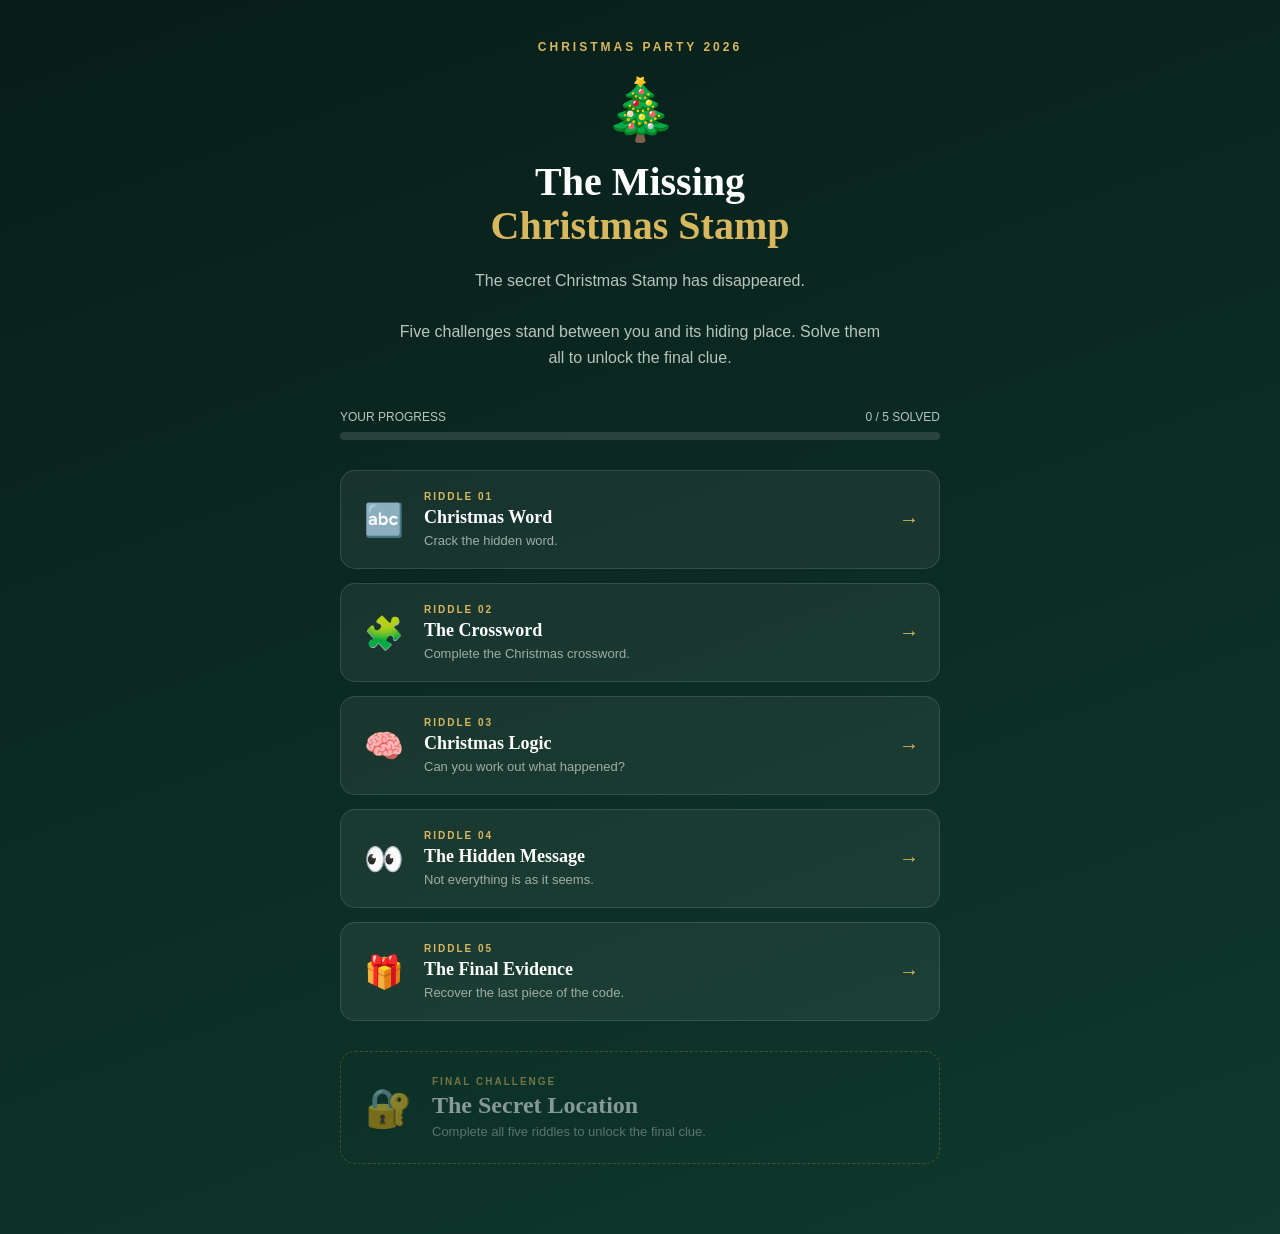
==== index.html @ 0b9faa8b "Revamp index.html for Christmas mystery theme" ====
<!DOCTYPE html>
<html lang="en">

<head>
    <meta charset="UTF-8">
    <meta name="viewport" content="width=device-width, initial-scale=1.0">

    <title>The Christmas Mystery</title>

    <style>

        /* -----------------------------
           GENERAL
        ----------------------------- */

        * {
            box-sizing: border-box;
        }

        body {
            margin: 0;
            min-height: 100vh;

            font-family: Arial, sans-serif;

            background:
                linear-gradient(
                    160deg,
                    #071d18,
                    #0f392e
                );

            color: white;
        }

        .container {
            width: 90%;
            max-width: 600px;

            margin: auto;

            padding:
                40px 0
                70px 0;
        }


        /* -----------------------------
           INTRO
        ----------------------------- */

        .hero {
            text-align: center;

            margin-bottom: 40px;
        }

        .small-title {
            color: #d8b75f;

            font-size: 12px;
            font-weight: bold;

            letter-spacing: 3px;

            margin-bottom: 20px;
        }

        .christmas-icon {
            font-size: 60px;

            margin-bottom: 15px;
        }

        h1 {
            font-family: Georgia, serif;

            font-size: 40px;

            line-height: 1.1;

            margin:
                0 0
                20px 0;
        }

        h1 span {
            color: #d8b75f;
        }

        .intro {
            color: #b7c5bf;

            line-height: 1.6;

            max-width: 500px;

            margin: auto;
        }


        /* -----------------------------
           PROGRESS
        ----------------------------- */

        .progress-section {
            margin-bottom: 30px;
        }

        .progress-top {
            display: flex;

            justify-content: space-between;

            margin-bottom: 8px;

            font-size: 12px;

            color: #b7c5bf;
        }

        .progress-bar {
            width: 100%;

            height: 8px;

            background:
                rgba(
                    255,
                    255,
                    255,
                    0.12
                );

            border-radius: 20px;

            overflow: hidden;
        }

        .progress-fill {
            width: 0%;

            height: 100%;

            background:
                linear-gradient(
                    90deg,
                    #c2943b,
                    #f1d077
                );

            border-radius: 20px;

            transition:
                width 0.5s ease;
        }


        /* -----------------------------
           RIDDLE CARDS
        ----------------------------- */

        .riddles {
            display: flex;

            flex-direction: column;

            gap: 14px;
        }

        .riddle {
            display: flex;

            align-items: center;

            gap: 18px;

            position: relative;

            padding: 20px;

            background:
                rgba(
                    255,
                    255,
                    255,
                    0.06
                );

            border:
                1px solid
                rgba(
                    255,
                    255,
                    255,
                    0.12
                );

            border-radius: 15px;

            cursor: pointer;

            transition: 0.2s;
        }

        .riddle:hover {
            transform:
                translateY(-2px);

            border-color:
                #d8b75f;
        }

        .riddle-icon {
            font-size: 32px;

            width: 45px;

            text-align: center;
        }

        .riddle-info {
            flex: 1;
        }

        .riddle-number {
            color: #d8b75f;

            font-size: 10px;

            font-weight: bold;

            letter-spacing: 2px;

            margin-bottom: 5px;
        }

        .riddle h2 {
            margin:
                0 0
                5px 0;

            font-family: Georgia, serif;

            font-size: 18px;
        }

        .riddle p {
            margin: 0;

            color: #9eada7;

            font-size: 13px;
        }

        .riddle-status {
            font-size: 20px;

            color: #d8b75f;
        }


        /* -----------------------------
           SOLVED RIDDLE
        ----------------------------- */

        .riddle.solved {
            background:
                rgba(
                    63,
                    153,
                    85,
                    0.12
                );

            border-color:
                #498f59;
        }

        .riddle.solved
        .riddle-status {
            color: #70d887;
        }


        /* -----------------------------
           FINAL VAULT
        ----------------------------- */

        .vault {
            display: flex;

            align-items: center;

            gap: 20px;

            margin-top: 30px;

            padding: 24px;

            border:
                1px dashed
                #806d3d;

            border-radius: 15px;

            opacity: 0.5;

            transition: 0.3s;
        }

        .vault-icon {
            font-size: 38px;
        }

        .vault h2 {
            margin:
                0 0
                5px 0;

            font-family: Georgia, serif;
        }

        .vault p {
            margin: 0;

            font-size: 13px;

            color: #a7b4af;
        }

        .vault.unlocked {
            opacity: 1;

            border-color:
                #d8b75f;

            background:
                rgba(
                    216,
                    183,
                    95,
                    0.08
                );
        }


        /* -----------------------------
           POP-UP RIDDLE WINDOW
        ----------------------------- */

        .modal {
            display: none;

            position: fixed;

            top: 0;
            left: 0;
            right: 0;
            bottom: 0;

            background:
                rgba(
                    0,
                    0,
                    0,
                    0.85
                );

            padding: 20px;

            align-items: center;

            justify-content: center;

            z-index: 100;
        }

        .modal.visible {
            display: flex;
        }

        .modal-content {
            width: 100%;
            max-width: 450px;

            padding: 35px 25px;

            background:
                #102c24;

            border:
                1px solid
                #796b43;

            border-radius: 18px;

            text-align: center;
        }

        .modal-icon {
            font-size: 55px;
        }

        .modal-content h2 {
            font-family: Georgia, serif;

            font-size: 28px;
        }

        .modal-content p {
            color: #b6c2bd;

            line-height: 1.5;
        }


        /* -----------------------------
           BUTTONS
        ----------------------------- */

        button {
            width: 100%;

            padding: 15px;

            margin-top: 10px;

            border: none;

            border-radius: 9px;

            cursor: pointer;

            font-weight: bold;

            font-size: 14px;
        }

        .solve-button {
            background:
                #d3ad55;

            color:
                #10251f;
        }

        .back-button {
            background:
                transparent;

            border:
                1px solid
                rgba(
                    255,
                    255,
                    255,
                    0.15
                );

            color: white;
        }


        /* -----------------------------
           MOBILE
        ----------------------------- */

        @media (max-width: 500px) {

            .container {
                padding-top: 30px;
            }

            h1 {
                font-size: 34px;
            }

        }

    </style>
</head>


<body>


<div class="container">


    <!-- INTRO -->

    <section class="hero">

        <div class="small-title">
            CHRISTMAS PARTY 2026
        </div>

        <div class="christmas-icon">
            🎄
        </div>

        <h1>
            The Missing
            <br>
            <span>Christmas Stamp</span>
        </h1>

        <p class="intro">

            The secret Christmas Stamp has disappeared.

            <br><br>

            Five challenges stand between you
            and its hiding place.

            Solve them all to unlock the final clue.

        </p>

    </section>



    <!-- PROGRESS -->

    <section class="progress-section">

        <div class="progress-top">

            <span>
                YOUR PROGRESS
            </span>

            <span id="progressText">
                0 / 5 SOLVED
            </span>

        </div>

        <div class="progress-bar">

            <div
                class="progress-fill"
                id="progressFill">
            </div>

        </div>

    </section>



    <!-- RIDDLES -->

    <section class="riddles">


        <div
            class="riddle"
            id="riddle1"
            onclick="openRiddle(1)">

            <div class="riddle-icon">
                🔤
            </div>

            <div class="riddle-info">

                <div class="riddle-number">
                    RIDDLE 01
                </div>

                <h2>
                    Christmas Word
                </h2>

                <p>
                    Crack the hidden word.
                </p>

            </div>

            <div class="riddle-status">
                →
            </div>

        </div>



        <div
            class="riddle"
            id="riddle2"
            onclick="openRiddle(2)">

            <div class="riddle-icon">
                🧩
            </div>

            <div class="riddle-info">

                <div class="riddle-number">
                    RIDDLE 02
                </div>

                <h2>
                    The Crossword
                </h2>

                <p>
                    Complete the Christmas crossword.
                </p>

            </div>

            <div class="riddle-status">
                →
            </div>

        </div>



        <div
            class="riddle"
            id="riddle3"
            onclick="openRiddle(3)">

            <div class="riddle-icon">
                🧠
            </div>

            <div class="riddle-info">

                <div class="riddle-number">
                    RIDDLE 03
                </div>

                <h2>
                    Christmas Logic
                </h2>

                <p>
                    Can you work out what happened?
                </p>

            </div>

            <div class="riddle-status">
                →
            </div>

        </div>



        <div
            class="riddle"
            id="riddle4"
            onclick="openRiddle(4)">

            <div class="riddle-icon">
                👀
            </div>

            <div class="riddle-info">

                <div class="riddle-number">
                    RIDDLE 04
                </div>

                <h2>
                    The Hidden Message
                </h2>

                <p>
                    Not everything is as it seems.
                </p>

            </div>

            <div class="riddle-status">
                →
            </div>

        </div>



        <div
            class="riddle"
            id="riddle5"
            onclick="openRiddle(5)">

            <div class="riddle-icon">
                🎁
            </div>

            <div class="riddle-info">

                <div class="riddle-number">
                    RIDDLE 05
                </div>

                <h2>
                    The Final Evidence
                </h2>

                <p>
                    Recover the last piece of the code.
                </p>

            </div>

            <div class="riddle-status">
                →
            </div>

        </div>


    </section>



    <!-- FINAL VAULT -->

    <section
        class="vault"
        id="vault">

        <div
            class="vault-icon"
            id="vaultIcon">

            🔐

        </div>

        <div>

            <div class="riddle-number">
                FINAL CHALLENGE
            </div>

            <h2>
                The Secret Location
            </h2>

            <p id="vaultText">

                Complete all five riddles
                to unlock the final clue.

            </p>

        </div>

    </section>


</div>



<!-- RIDDLE POPUP -->

<div
    class="modal"
    id="riddleModal">

    <div class="modal-content">

        <div
            class="modal-icon"
            id="modalIcon">

            🧩

        </div>

        <div
            class="riddle-number"
            id="modalNumber">

            RIDDLE 01

        </div>

        <h2 id="modalTitle">
            Riddle
        </h2>

        <p id="modalDescription">

            Your riddle will eventually
            appear here.

        </p>


        <button
            class="solve-button"
            onclick="solveRiddle()">

            ✓ TEMPORARILY MARK AS SOLVED

        </button>


        <button
            class="back-button"
            onclick="closeRiddle()">

            ← BACK

        </button>


    </div>

</div>



<script>


    /* -----------------------------
       RIDDLE INFORMATION
    ----------------------------- */

    const riddles = {

        1: {
            icon: "🔤",
            title: "Christmas Word",
            description:
                "This will become our Wordle-style challenge."
        },

        2: {
            icon: "🧩",
            title: "The Crossword",
            description:
                "This will become our Christmas crossword."
        },

        3: {
            icon: "🧠",
            title: "Christmas Logic",
            description:
                "This will become our logic challenge."
        },

        4: {
            icon: "👀",
            title: "The Hidden Message",
            description:
                "This will become a visual or hidden-message challenge."
        },

        5: {
            icon: "🎁",
            title: "The Final Evidence",
            description:
                "This challenge will reveal the final piece of the code."
        }

    };


    let currentRiddle = null;



    /* -----------------------------
       OPEN RIDDLE
    ----------------------------- */

    function openRiddle(number) {

        currentRiddle = number;

        const riddle =
            riddles[number];


        document
            .getElementById("modalIcon")
            .innerText =
            riddle.icon;


        document
            .getElementById("modalNumber")
            .innerText =
            "RIDDLE 0" + number;


        document
            .getElementById("modalTitle")
            .innerText =
            riddle.title;


        document
            .getElementById("modalDescription")
            .innerText =
            riddle.description;


        document
            .getElementById("riddleModal")
            .classList
            .add("visible");

    }



    /* -----------------------------
       CLOSE RIDDLE
    ----------------------------- */

    function closeRiddle() {

        document
            .getElementById("riddleModal")
            .classList
            .remove("visible");

    }



    /* -----------------------------
       SOLVE RIDDLE
    ----------------------------- */

    function solveRiddle() {

        if (currentRiddle === null) {
            return;
        }


        localStorage.setItem(
            "riddle" + currentRiddle,
            "solved"
        );


        closeRiddle();

        updateProgress();

    }



    /* -----------------------------
       UPDATE PROGRESS
    ----------------------------- */

    function updateProgress() {

        let solved = 0;


        for (
            let number = 1;
            number <= 5;
            number++
        ) {

            const status =
                localStorage.getItem(
                    "riddle" + number
                );


            const card =
                document.getElementById(
                    "riddle" + number
                );


            if (status === "solved") {

                solved++;


                card.classList
                    .add("solved");


                card
                    .querySelector(
                        ".riddle-status"
                    )
                    .innerText =
                    "✓";

            }

        }


        /* Update text */

        document
            .getElementById("progressText")
            .innerText =
            solved +
            " / 5 SOLVED";


        /* Update bar */

        const percentage =
            solved / 5 * 100;


        document
            .getElementById("progressFill")
            .style.width =
            percentage + "%";


        /* Unlock final clue */

        if (solved === 5) {

            document
                .getElementById("vault")
                .classList
                .add("unlocked");


            document
                .getElementById("vaultIcon")
                .innerText =
                "🔓";


            document
                .getElementById("vaultText")
                .innerText =
                "All riddles solved. The final challenge is unlocked!";

        }

    }



    /* Run when page loads */

    updateProgress();


</script>


</body>

</html>
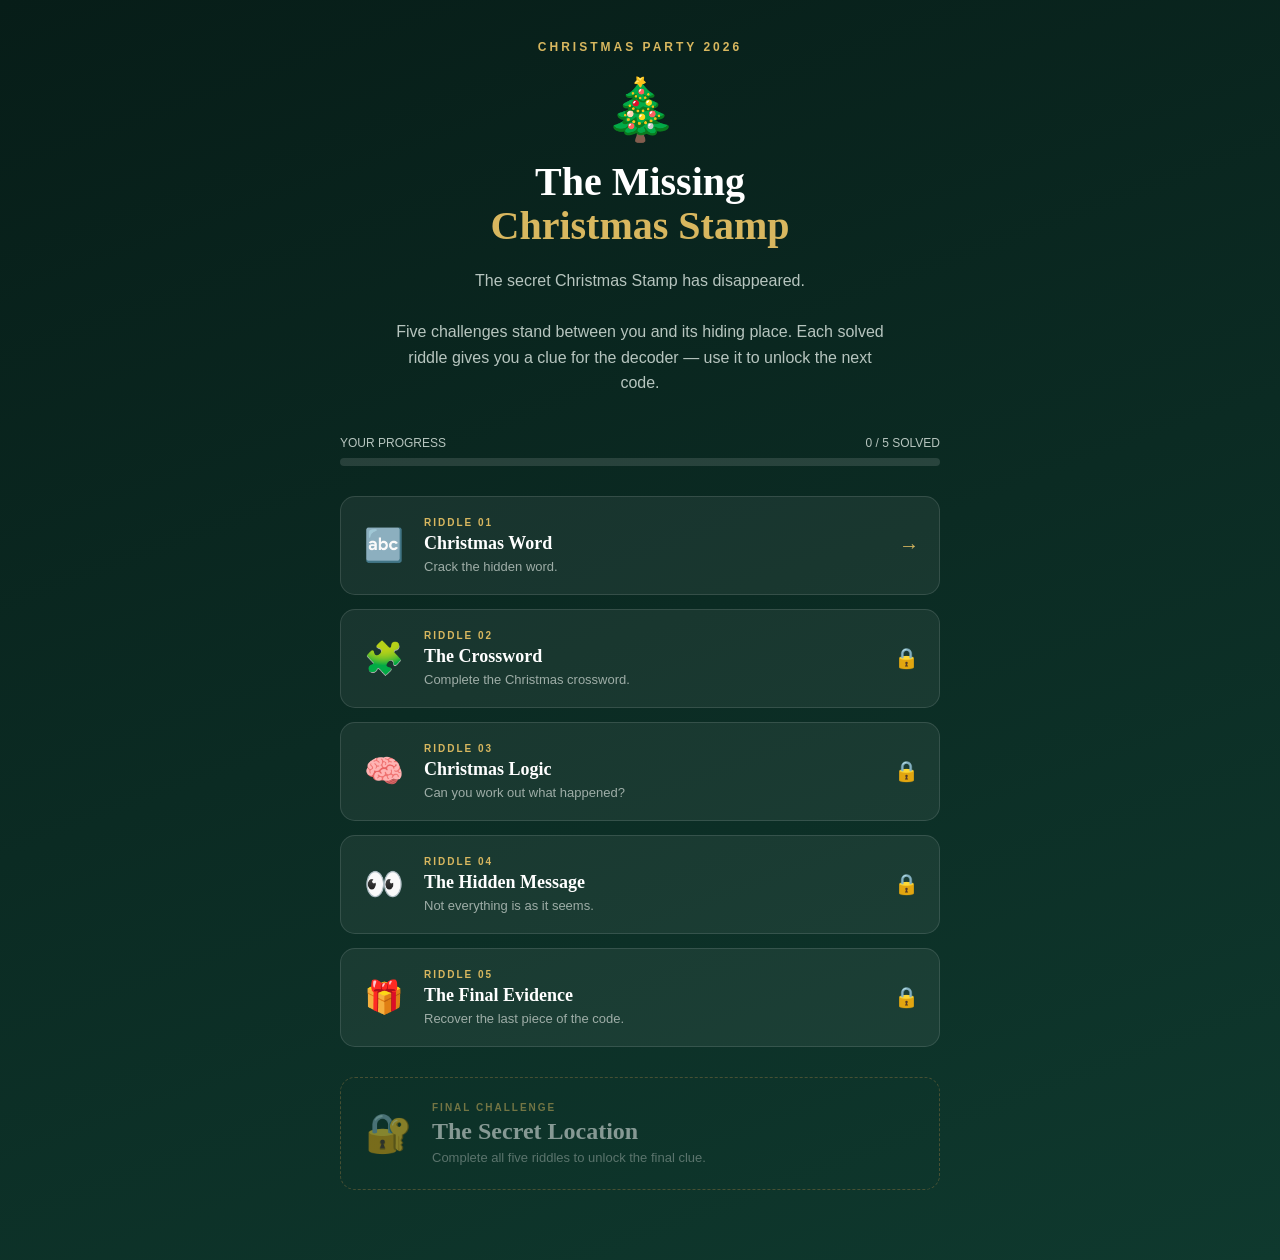
==== commit f78a8a6e: "Add password gates so riddles 2-5 unlock only after entering the decoder code. Co-authored-by: Curso" ====
--- a/index.html
+++ b/index.html
@@ -5,480 +5,9 @@
     <meta charset="UTF-8">
     <meta name="viewport" content="width=device-width, initial-scale=1.0">
 
-    <title>The Christmas Mystery</title>
-
-    <style>
-
-        /* -----------------------------
-           GENERAL
-        ----------------------------- */
-
-        * {
-            box-sizing: border-box;
-        }
-
-        body {
-            margin: 0;
-            min-height: 100vh;
-
-            font-family: Arial, sans-serif;
-
-            background:
-                linear-gradient(
-                    160deg,
-                    #071d18,
-                    #0f392e
-                );
-
-            color: white;
-        }
-
-        .container {
-            width: 90%;
-            max-width: 600px;
-
-            margin: auto;
-
-            padding:
-                40px 0
-                70px 0;
-        }
-
-
-        /* -----------------------------
-           INTRO
-        ----------------------------- */
-
-        .hero {
-            text-align: center;
-
-            margin-bottom: 40px;
-        }
-
-        .small-title {
-            color: #d8b75f;
-
-            font-size: 12px;
-            font-weight: bold;
-
-            letter-spacing: 3px;
-
-            margin-bottom: 20px;
-        }
-
-        .christmas-icon {
-            font-size: 60px;
-
-            margin-bottom: 15px;
-        }
-
-        h1 {
-            font-family: Georgia, serif;
-
-            font-size: 40px;
-
-            line-height: 1.1;
-
-            margin:
-                0 0
-                20px 0;
-        }
-
-        h1 span {
-            color: #d8b75f;
-        }
-
-        .intro {
-            color: #b7c5bf;
-
-            line-height: 1.6;
-
-            max-width: 500px;
-
-            margin: auto;
-        }
-
-
-        /* -----------------------------
-           PROGRESS
-        ----------------------------- */
-
-        .progress-section {
-            margin-bottom: 30px;
-        }
-
-        .progress-top {
-            display: flex;
-
-            justify-content: space-between;
-
-            margin-bottom: 8px;
-
-            font-size: 12px;
-
-            color: #b7c5bf;
-        }
-
-        .progress-bar {
-            width: 100%;
-
-            height: 8px;
-
-            background:
-                rgba(
-                    255,
-                    255,
-                    255,
-                    0.12
-                );
-
-            border-radius: 20px;
-
-            overflow: hidden;
-        }
-
-        .progress-fill {
-            width: 0%;
-
-            height: 100%;
-
-            background:
-                linear-gradient(
-                    90deg,
-                    #c2943b,
-                    #f1d077
-                );
-
-            border-radius: 20px;
-
-            transition:
-                width 0.5s ease;
-        }
-
-
-        /* -----------------------------
-           RIDDLE CARDS
-        ----------------------------- */
-
-        .riddles {
-            display: flex;
-
-            flex-direction: column;
-
-            gap: 14px;
-        }
-
-        .riddle {
-            display: flex;
-
-            align-items: center;
-
-            gap: 18px;
-
-            position: relative;
-
-            padding: 20px;
-
-            background:
-                rgba(
-                    255,
-                    255,
-                    255,
-                    0.06
-                );
-
-            border:
-                1px solid
-                rgba(
-                    255,
-                    255,
-                    255,
-                    0.12
-                );
-
-            border-radius: 15px;
-
-            cursor: pointer;
-
-            transition: 0.2s;
-        }
-
-        .riddle:hover {
-            transform:
-                translateY(-2px);
-
-            border-color:
-                #d8b75f;
-        }
-
-        .riddle-icon {
-            font-size: 32px;
-
-            width: 45px;
-
-            text-align: center;
-        }
-
-        .riddle-info {
-            flex: 1;
-        }
-
-        .riddle-number {
-            color: #d8b75f;
-
-            font-size: 10px;
-
-            font-weight: bold;
-
-            letter-spacing: 2px;
-
-            margin-bottom: 5px;
-        }
-
-        .riddle h2 {
-            margin:
-                0 0
-                5px 0;
-
-            font-family: Georgia, serif;
-
-            font-size: 18px;
-        }
-
-        .riddle p {
-            margin: 0;
-
-            color: #9eada7;
-
-            font-size: 13px;
-        }
-
-        .riddle-status {
-            font-size: 20px;
-
-            color: #d8b75f;
-        }
-
-
-        /* -----------------------------
-           SOLVED RIDDLE
-        ----------------------------- */
-
-        .riddle.solved {
-            background:
-                rgba(
-                    63,
-                    153,
-                    85,
-                    0.12
-                );
-
-            border-color:
-                #498f59;
-        }
-
-        .riddle.solved
-        .riddle-status {
-            color: #70d887;
-        }
-
-
-        /* -----------------------------
-           FINAL VAULT
-        ----------------------------- */
-
-        .vault {
-            display: flex;
-
-            align-items: center;
-
-            gap: 20px;
-
-            margin-top: 30px;
-
-            padding: 24px;
-
-            border:
-                1px dashed
-                #806d3d;
-
-            border-radius: 15px;
-
-            opacity: 0.5;
-
-            transition: 0.3s;
-        }
-
-        .vault-icon {
-            font-size: 38px;
-        }
-
-        .vault h2 {
-            margin:
-                0 0
-                5px 0;
-
-            font-family: Georgia, serif;
-        }
-
-        .vault p {
-            margin: 0;
-
-            font-size: 13px;
-
-            color: #a7b4af;
-        }
-
-        .vault.unlocked {
-            opacity: 1;
-
-            border-color:
-                #d8b75f;
-
-            background:
-                rgba(
-                    216,
-                    183,
-                    95,
-                    0.08
-                );
-        }
-
-
-        /* -----------------------------
-           POP-UP RIDDLE WINDOW
-        ----------------------------- */
-
-        .modal {
-            display: none;
-
-            position: fixed;
-
-            top: 0;
-            left: 0;
-            right: 0;
-            bottom: 0;
-
-            background:
-                rgba(
-                    0,
-                    0,
-                    0,
-                    0.85
-                );
-
-            padding: 20px;
-
-            align-items: center;
-
-            justify-content: center;
-
-            z-index: 100;
-        }
-
-        .modal.visible {
-            display: flex;
-        }
-
-        .modal-content {
-            width: 100%;
-            max-width: 450px;
-
-            padding: 35px 25px;
-
-            background:
-                #102c24;
-
-            border:
-                1px solid
-                #796b43;
-
-            border-radius: 18px;
-
-            text-align: center;
-        }
-
-        .modal-icon {
-            font-size: 55px;
-        }
-
-        .modal-content h2 {
-            font-family: Georgia, serif;
-
-            font-size: 28px;
-        }
-
-        .modal-content p {
-            color: #b6c2bd;
-
-            line-height: 1.5;
-        }
-
-
-        /* -----------------------------
-           BUTTONS
-        ----------------------------- */
-
-        button {
-            width: 100%;
-
-            padding: 15px;
-
-            margin-top: 10px;
-
-            border: none;
-
-            border-radius: 9px;
-
-            cursor: pointer;
-
-            font-weight: bold;
-
-            font-size: 14px;
-        }
-
-        .solve-button {
-            background:
-                #d3ad55;
-
-            color:
-                #10251f;
-        }
-
-        .back-button {
-            background:
-                transparent;
-
-            border:
-                1px solid
-                rgba(
-                    255,
-                    255,
-                    255,
-                    0.15
-                );
-
-            color: white;
-        }
-
-
-        /* -----------------------------
-           MOBILE
-        ----------------------------- */
-
-        @media (max-width: 500px) {
-
-            .container {
-                padding-top: 30px;
-            }
-
-            h1 {
-                font-size: 34px;
-            }
-
-        }
-
-    </style>
+    <title>The Missing Christmas Stamp</title>
+    
+    <link rel="stylesheet" href="style.css">
 </head>
 
 
@@ -515,7 +44,8 @@
             Five challenges stand between you
             and its hiding place.
 
-            Solve them all to unlock the final clue.
+            Each solved riddle gives you a clue for
+            the decoder — use it to unlock the next code.
 
         </p>
 
@@ -560,7 +90,7 @@
         <div
             class="riddle"
             id="riddle1"
-            onclick="openRiddle(1)">
+            onclick="location.href='riddles/riddle1.html'">
 
             <div class="riddle-icon">
                 🔤
@@ -593,7 +123,7 @@
         <div
             class="riddle"
             id="riddle2"
-            onclick="openRiddle(2)">
+            onclick="location.href='riddles/riddle2.html'">
 
             <div class="riddle-icon">
                 🧩
@@ -626,7 +156,7 @@
         <div
             class="riddle"
             id="riddle3"
-            onclick="openRiddle(3)">
+            onclick="location.href='riddles/riddle3.html'">
 
             <div class="riddle-icon">
                 🧠
@@ -659,7 +189,7 @@
         <div
             class="riddle"
             id="riddle4"
-            onclick="openRiddle(4)">
+            onclick="location.href='riddles/riddle4.html'">
 
             <div class="riddle-icon">
                 👀
@@ -692,7 +222,7 @@
         <div
             class="riddle"
             id="riddle5"
-            onclick="openRiddle(5)">
+            onclick="location.href='riddles/riddle5.html'">
 
             <div class="riddle-icon">
                 🎁
@@ -763,307 +293,64 @@
 
 </div>
 
-
-
-<!-- RIDDLE POPUP -->
+<!-- WORDLE RIDDLE -->
 
 <div
     class="modal"
-    id="riddleModal">
+    id="wordleModal">
 
     <div class="modal-content">
 
-        <div
-            class="modal-icon"
-            id="modalIcon">
-
-            🧩
-
-        </div>
-
-        <div
-            class="riddle-number"
-            id="modalNumber">
-
+        <div class="riddle-number">
             RIDDLE 01
-
-        </div>
-
-        <h2 id="modalTitle">
-            Riddle
+        </div>
+
+        <h2>
+            🔤 Christmas Word
         </h2>
 
-        <p id="modalDescription">
-
-            Your riddle will eventually
-            appear here.
-
+        <p>
+            Guess the hidden five-letter word.
+            You have six attempts.
         </p>
 
 
-        <button
-            class="solve-button"
-            onclick="solveRiddle()">
-
-            ✓ TEMPORARILY MARK AS SOLVED
-
-        </button>
+        <div class="wordle-container">
+
+            <div
+                class="wordle-grid"
+                id="wordleGrid">
+            </div>
+
+
+            <div
+                class="wordle-message"
+                id="wordleMessage">
+            </div>
+
+
+            <div
+                class="keyboard"
+                id="keyboard">
+            </div>
+
+        </div>
 
 
         <button
             class="back-button"
-            onclick="closeRiddle()">
+            onclick="closeWordle()">
 
             ← BACK
 
         </button>
 
-
     </div>
 
 </div>
 
 
-
-<script>
-
-
-    /* -----------------------------
-       RIDDLE INFORMATION
-    ----------------------------- */
-
-    const riddles = {
-
-        1: {
-            icon: "🔤",
-            title: "Christmas Word",
-            description:
-                "This will become our Wordle-style challenge."
-        },
-
-        2: {
-            icon: "🧩",
-            title: "The Crossword",
-            description:
-                "This will become our Christmas crossword."
-        },
-
-        3: {
-            icon: "🧠",
-            title: "Christmas Logic",
-            description:
-                "This will become our logic challenge."
-        },
-
-        4: {
-            icon: "👀",
-            title: "The Hidden Message",
-            description:
-                "This will become a visual or hidden-message challenge."
-        },
-
-        5: {
-            icon: "🎁",
-            title: "The Final Evidence",
-            description:
-                "This challenge will reveal the final piece of the code."
-        }
-
-    };
-
-
-    let currentRiddle = null;
-
-
-
-    /* -----------------------------
-       OPEN RIDDLE
-    ----------------------------- */
-
-    function openRiddle(number) {
-
-        currentRiddle = number;
-
-        const riddle =
-            riddles[number];
-
-
-        document
-            .getElementById("modalIcon")
-            .innerText =
-            riddle.icon;
-
-
-        document
-            .getElementById("modalNumber")
-            .innerText =
-            "RIDDLE 0" + number;
-
-
-        document
-            .getElementById("modalTitle")
-            .innerText =
-            riddle.title;
-
-
-        document
-            .getElementById("modalDescription")
-            .innerText =
-            riddle.description;
-
-
-        document
-            .getElementById("riddleModal")
-            .classList
-            .add("visible");
-
-    }
-
-
-
-    /* -----------------------------
-       CLOSE RIDDLE
-    ----------------------------- */
-
-    function closeRiddle() {
-
-        document
-            .getElementById("riddleModal")
-            .classList
-            .remove("visible");
-
-    }
-
-
-
-    /* -----------------------------
-       SOLVE RIDDLE
-    ----------------------------- */
-
-    function solveRiddle() {
-
-        if (currentRiddle === null) {
-            return;
-        }
-
-
-        localStorage.setItem(
-            "riddle" + currentRiddle,
-            "solved"
-        );
-
-
-        closeRiddle();
-
-        updateProgress();
-
-    }
-
-
-
-    /* -----------------------------
-       UPDATE PROGRESS
-    ----------------------------- */
-
-    function updateProgress() {
-
-        let solved = 0;
-
-
-        for (
-            let number = 1;
-            number <= 5;
-            number++
-        ) {
-
-            const status =
-                localStorage.getItem(
-                    "riddle" + number
-                );
-
-
-            const card =
-                document.getElementById(
-                    "riddle" + number
-                );
-
-
-            if (status === "solved") {
-
-                solved++;
-
-
-                card.classList
-                    .add("solved");
-
-
-                card
-                    .querySelector(
-                        ".riddle-status"
-                    )
-                    .innerText =
-                    "✓";
-
-            }
-
-        }
-
-
-        /* Update text */
-
-        document
-            .getElementById("progressText")
-            .innerText =
-            solved +
-            " / 5 SOLVED";
-
-
-        /* Update bar */
-
-        const percentage =
-            solved / 5 * 100;
-
-
-        document
-            .getElementById("progressFill")
-            .style.width =
-            percentage + "%";
-
-
-        /* Unlock final clue */
-
-        if (solved === 5) {
-
-            document
-                .getElementById("vault")
-                .classList
-                .add("unlocked");
-
-
-            document
-                .getElementById("vaultIcon")
-                .innerText =
-                "🔓";
-
-
-            document
-                .getElementById("vaultText")
-                .innerText =
-                "All riddles solved. The final challenge is unlocked!";
-
-        }
-
-    }
-
-
-
-    /* Run when page loads */
-
-    updateProgress();
-
-
-</script>
-
+<script src="script.js"></script>
 
 </body>
 
--- a/style.css
+++ b/style.css
@@ -0,0 +1,1927 @@
+
+        /* -----------------------------
+           GENERAL
+        ----------------------------- */
+
+        * {
+            box-sizing: border-box;
+        }
+
+        body {
+            margin: 0;
+            min-height: 100vh;
+
+            font-family: Arial, sans-serif;
+
+            background:
+                linear-gradient(
+                    160deg,
+                    #071d18,
+                    #0f392e
+                );
+
+            color: white;
+        }
+
+        .container {
+            width: 90%;
+            max-width: 600px;
+
+            margin: auto;
+
+            padding:
+                40px 0
+                70px 0;
+        }
+
+
+        /* -----------------------------
+           INTRO
+        ----------------------------- */
+
+        .hero {
+            text-align: center;
+
+            margin-bottom: 40px;
+        }
+
+        .small-title {
+            color: #d8b75f;
+
+            font-size: 12px;
+            font-weight: bold;
+
+            letter-spacing: 3px;
+
+            margin-bottom: 20px;
+        }
+
+        .christmas-icon {
+            font-size: 60px;
+
+            margin-bottom: 15px;
+        }
+
+        h1 {
+            font-family: Georgia, serif;
+
+            font-size: 40px;
+
+            line-height: 1.1;
+
+            margin:
+                0 0
+                20px 0;
+        }
+
+        h1 span {
+            color: #d8b75f;
+        }
+
+        .intro {
+            color: #b7c5bf;
+
+            line-height: 1.6;
+
+            max-width: 500px;
+
+            margin: auto;
+        }
+
+
+        /* -----------------------------
+           PROGRESS
+        ----------------------------- */
+
+        .progress-section {
+            margin-bottom: 30px;
+        }
+
+        .progress-top {
+            display: flex;
+
+            justify-content: space-between;
+
+            margin-bottom: 8px;
+
+            font-size: 12px;
+
+            color: #b7c5bf;
+        }
+
+        .progress-bar {
+            width: 100%;
+
+            height: 8px;
+
+            background:
+                rgba(
+                    255,
+                    255,
+                    255,
+                    0.12
+                );
+
+            border-radius: 20px;
+
+            overflow: hidden;
+        }
+
+        .progress-fill {
+            width: 0%;
+
+            height: 100%;
+
+            background:
+                linear-gradient(
+                    90deg,
+                    #c2943b,
+                    #f1d077
+                );
+
+            border-radius: 20px;
+
+            transition:
+                width 0.5s ease;
+        }
+
+
+        /* -----------------------------
+           RIDDLE CARDS
+        ----------------------------- */
+
+        .riddles {
+            display: flex;
+
+            flex-direction: column;
+
+            gap: 14px;
+        }
+
+        .riddle {
+            display: flex;
+
+            align-items: center;
+
+            gap: 18px;
+
+            position: relative;
+
+            padding: 20px;
+
+            background:
+                rgba(
+                    255,
+                    255,
+                    255,
+                    0.06
+                );
+
+            border:
+                1px solid
+                rgba(
+                    255,
+                    255,
+                    255,
+                    0.12
+                );
+
+            border-radius: 15px;
+
+            cursor: pointer;
+
+            transition: 0.2s;
+        }
+
+        .riddle:hover {
+            transform:
+                translateY(-2px);
+
+            border-color:
+                #d8b75f;
+        }
+
+        .riddle-icon {
+            font-size: 32px;
+
+            width: 45px;
+
+            text-align: center;
+        }
+
+        .riddle-info {
+            flex: 1;
+        }
+
+        .riddle-number {
+            color: #d8b75f;
+
+            font-size: 10px;
+
+            font-weight: bold;
+
+            letter-spacing: 2px;
+
+            margin-bottom: 5px;
+        }
+
+        .riddle h2 {
+            margin:
+                0 0
+                5px 0;
+
+            font-family: Georgia, serif;
+
+            font-size: 18px;
+        }
+
+        .riddle p {
+            margin: 0;
+
+            color: #9eada7;
+
+            font-size: 13px;
+        }
+
+        .riddle-status {
+            font-size: 20px;
+
+            color: #d8b75f;
+        }
+
+
+        /* -----------------------------
+           SOLVED RIDDLE
+        ----------------------------- */
+
+        .riddle.solved {
+            background:
+                rgba(
+                    63,
+                    153,
+                    85,
+                    0.12
+                );
+
+            border-color:
+                #498f59;
+        }
+
+        .riddle.solved
+        .riddle-status {
+            color: #70d887;
+        }
+
+
+        /* -----------------------------
+           FINAL VAULT
+        ----------------------------- */
+
+        .vault {
+            display: flex;
+
+            align-items: center;
+
+            gap: 20px;
+
+            margin-top: 30px;
+
+            padding: 24px;
+
+            border:
+                1px dashed
+                #806d3d;
+
+            border-radius: 15px;
+
+            opacity: 0.5;
+
+            transition: 0.3s;
+        }
+
+        .vault-icon {
+            font-size: 38px;
+        }
+
+        .vault h2 {
+            margin:
+                0 0
+                5px 0;
+
+            font-family: Georgia, serif;
+        }
+
+        .vault p {
+            margin: 0;
+
+            font-size: 13px;
+
+            color: #a7b4af;
+        }
+
+        .vault.unlocked {
+            opacity: 1;
+
+            border-color:
+                #d8b75f;
+
+            background:
+                rgba(
+                    216,
+                    183,
+                    95,
+                    0.08
+                );
+        }
+
+
+        /* -----------------------------
+           POP-UP RIDDLE WINDOW
+        ----------------------------- */
+
+        .modal {
+            display: none;
+
+            position: fixed;
+
+            top: 0;
+            left: 0;
+            right: 0;
+            bottom: 0;
+
+            background:
+                rgba(
+                    0,
+                    0,
+                    0,
+                    0.85
+                );
+
+            padding: 20px;
+
+            align-items: center;
+
+            justify-content: center;
+
+            z-index: 100;
+        }
+
+        .modal.visible {
+            display: flex;
+        }
+
+        .modal-content {
+            width: 100%;
+            max-width: 450px;
+
+            padding: 35px 25px;
+
+            background:
+                #102c24;
+
+            border:
+                1px solid
+                #796b43;
+
+            border-radius: 18px;
+
+            text-align: center;
+        }
+
+        .modal-icon {
+            font-size: 55px;
+        }
+
+        .modal-content h2 {
+            font-family: Georgia, serif;
+
+            font-size: 28px;
+        }
+
+        .modal-content p {
+            color: #b6c2bd;
+
+            line-height: 1.5;
+        }
+
+
+        /* -----------------------------
+           BUTTONS
+        ----------------------------- */
+
+        button {
+            width: 100%;
+
+            padding: 15px;
+
+            margin-top: 10px;
+
+            border: none;
+
+            border-radius: 9px;
+
+            cursor: pointer;
+
+            font-weight: bold;
+
+            font-size: 14px;
+        }
+
+        .solve-button {
+            background:
+                #d3ad55;
+
+            color:
+                #10251f;
+        }
+
+        .back-button {
+            background:
+                transparent;
+
+            border:
+                1px solid
+                rgba(
+                    255,
+                    255,
+                    255,
+                    0.15
+                );
+
+            color: white;
+        }
+
+
+        /* -----------------------------
+           MOBILE
+        ----------------------------- */
+
+        @media (max-width: 500px) {
+
+            .container {
+                padding-top: 30px;
+            }
+
+            h1 {
+                font-size: 34px;
+            }
+
+        }
+
+/* =================================
+   RIDDLE 1: WORDLE
+================================= */
+
+.wordle-page {
+    padding-top: 25px;
+    max-width: 600px;
+}
+
+.back-link {
+    display: inline-block;
+
+    margin-bottom: 30px;
+
+    color: #d8b75f;
+
+    font-size: 14px;
+    font-weight: bold;
+
+    text-decoration: none;
+}
+
+.back-link:hover {
+    text-decoration: underline;
+}
+
+
+/* HEADER */
+
+.wordle-header {
+    text-align: center;
+
+    margin-bottom: 25px;
+}
+
+.wordle-title-row {
+    display: flex;
+
+    align-items: center;
+    justify-content: center;
+
+    gap: 15px;
+}
+
+.wordle-title-icon {
+    font-size: 44px;
+}
+
+.wordle-header h1 {
+    margin: 0;
+
+    font-size: 38px;
+}
+
+.wordle-introduction {
+    color: #b7c5bf;
+
+    line-height: 1.5;
+
+    margin:
+        18px auto
+        0;
+
+    max-width: 400px;
+}
+
+
+/* INSTRUCTIONS */
+
+.wordle-instructions {
+    max-width: 320px;
+
+    margin:
+        0 auto
+        25px;
+
+    padding: 15px;
+
+    border:
+        1px solid
+        rgba(
+            255,
+            255,
+            255,
+            0.1
+        );
+
+    border-radius: 12px;
+
+    background:
+       rgba(
+            255,
+            255,
+            255,
+            0.04
+        );
+}
+
+.example-row {
+    display: flex;
+
+    align-items: center;
+
+    gap: 12px;
+
+    margin-bottom: 8px;
+}
+
+.example-row:last-child {
+    margin-bottom: 0;
+}
+
+.example-row p {
+    margin: 0;
+
+    color: #b7c5bf;
+
+    font-size: 12px;
+}
+
+.example-tile {
+    width: 30px;
+    height: 30px;
+
+    flex-shrink: 0;
+
+    display: flex;
+
+    align-items: center;
+    justify-content: center;
+
+    border-radius: 3px;
+
+    color: white;
+
+    font-size: 15px;
+    font-weight: bold;
+}
+
+
+/* GAME MESSAGE */
+
+.wordle-message {
+    min-height: 26px;
+
+    margin-bottom: 12px;
+
+    text-align: center;
+
+    color: #f1d077;
+
+    font-size: 14px;
+    font-weight: bold;
+}
+
+
+/* WORDLE GRID */
+
+.wordle-grid {
+    display: grid;
+
+    gap: 6px;
+
+    width: fit-content;
+
+    margin:
+        0 auto
+        25px;
+}
+
+.wordle-row {
+    display: grid;
+
+    grid-template-columns:
+        repeat(5, 52px);
+
+    gap: 6px;
+}
+
+.wordle-tile {
+    width: 52px;
+    height: 52px;
+
+    display: flex;
+
+    align-items: center;
+    justify-content: center;
+
+    border:
+        2px solid
+        #52615c;
+
+    background:
+        rgba(
+            255,
+            255,
+            255,
+            0.02
+        );
+
+    color: white;
+
+    font-size: 27px;
+    font-weight: bold;
+
+    text-transform: uppercase;
+
+    transition:
+        background 0.2s,
+        border-color 0.2s,
+        transform 0.15s;
+}
+
+.wordle-tile.filled {
+    border-color: #9ba9a4;
+
+    transform: scale(1.03);
+}
+
+
+/* WORDLE COLOURS */
+
+.wordle-tile.correct,
+.example-tile.correct {
+    background: #538d4e;
+
+    border-color: #538d4e;
+}
+
+.wordle-tile.present,
+.example-tile.present {
+    background: #b59f3b;
+
+    border-color: #b59f3b;
+}
+
+.wordle-tile.absent,
+.example-tile.absent {
+    background: #3a3a3c;
+
+    border-color: #3a3a3c;
+}
+
+
+/* KEYBOARD */
+
+.wordle-keyboard {
+    width: 100%;
+
+    margin:
+        0 auto
+        30px;
+
+    user-select: none;
+}
+
+.wordle-keyboard-row {
+    display: flex;
+
+    justify-content: center;
+
+    gap: 5px;
+
+    margin-bottom: 6px;
+}
+
+.wordle-key {
+    height: 48px;
+
+    min-width: 34px;
+
+    margin: 0;
+
+    padding:
+        0 8px;
+
+    border: 0;
+
+    border-radius: 5px;
+
+    background: #687772;
+
+    color: white;
+
+    font-size: 13px;
+    font-weight: bold;
+
+    cursor: pointer;
+
+    touch-action: manipulation;
+}
+
+.wordle-key:hover {
+    filter: brightness(1.12);
+}
+
+.wordle-key:active {
+    transform: scale(0.95);
+}
+
+.wordle-key-wide {
+    min-width: 58px;
+
+    font-size: 10px;
+}
+
+.wordle-key.correct {
+    background: #538d4e;
+}
+
+.wordle-key.present {
+    background: #b59f3b;
+}
+
+.wordle-key.absent {
+    background: #3a3a3c;
+}
+
+
+/* RESULT */
+
+.wordle-result {
+    margin:
+        25px auto
+        0;
+
+    padding: 28px 20px;
+
+    max-width: 430px;
+
+    border:
+        1px solid
+        rgba(
+            216,
+            183,
+            95,
+            0.65
+        );
+
+    border-radius: 16px;
+
+    background:
+        rgba(
+            216,
+            183,
+            95,
+            0.08
+        );
+
+    text-align: center;
+}
+
+.wordle-result[hidden] {
+    display: none;
+}
+
+.wordle-result-icon {
+    font-size: 45px;
+}
+
+.wordle-result h2 {
+    margin:
+        10px 0
+        8px;
+
+    font-family: Georgia, serif;
+}
+
+.wordle-result p {
+    color: #c1cbc7;
+
+    line-height: 1.5;
+}
+
+.wordle-return-button {
+    display: block;
+
+    margin-top: 20px;
+
+    padding: 14px;
+
+    border-radius: 9px;
+
+    background: #d3ad55;
+
+    color: #10251f;
+
+    font-weight: bold;
+
+    text-decoration: none;
+}
+
+
+/* RESET BUTTON */
+
+.wordle-reset-button {
+    display: block;
+
+    width: auto;
+
+    margin:
+        35px auto
+        0;
+
+    padding:
+        10px 18px;
+
+    border:
+        1px solid
+        rgba(
+            255,
+            255,
+            255,
+            0.15
+        );
+
+    border-radius: 8px;
+
+    background: transparent;
+
+    color: #899b94;
+
+    font-size: 12px;
+
+    cursor: pointer;
+}
+
+
+/* INVALID GUESS ANIMATION */
+
+.wordle-shake {
+    animation:
+        wordle-shake
+        0.35s;
+}
+
+@keyframes wordle-shake {
+
+    0%,
+    100% {
+        transform: translateX(0);
+    }
+
+    20% {
+        transform: translateX(-6px);
+    }
+
+    40% {
+        transform: translateX(6px);
+    }
+
+    60% {
+        transform: translateX(-4px);
+    }
+
+    80% {
+        transform: translateX(4px);
+    }
+}
+
+
+/* SMALL PHONES */
+
+@media (max-width: 400px) {
+
+    .wordle-page {
+        width: 96%;
+    }
+
+    .wordle-header h1 {
+        font-size: 32px;
+    }
+
+    .wordle-row {
+        grid-template-columns:
+            repeat(5, 46px);
+    }
+
+    .wordle-tile {
+        width: 46px;
+        height: 46px;
+
+        font-size: 24px;
+    }
+
+    .wordle-keyboard-row {
+        gap: 3px;
+    }
+
+    .wordle-key {
+        min-width: 28px;
+        height: 46px;
+
+        padding:
+            0 5px;
+
+        font-size: 12px;
+    }
+
+    .wordle-key-wide {
+        min-width: 48px;
+
+        font-size: 8px;
+    }
+}
+
+
+/* =================================
+   RIDDLE 2: CROSSWORD
+================================= */
+
+.crossword-page {
+    max-width: 700px;
+}
+
+
+/* HEADER */
+
+.crossword-header {
+    text-align: center;
+
+    margin-bottom: 25px;
+}
+
+.crossword-title-icon {
+    margin-bottom: 8px;
+
+    font-size: 48px;
+}
+
+.crossword-header h1 {
+    margin: 0;
+}
+
+.crossword-introduction {
+    margin-top: 15px;
+
+    color: #b7c5bf;
+
+    line-height: 1.5;
+}
+
+
+/* ACTIVE CLUE */
+
+.active-clue-box {
+    max-width: 550px;
+
+    margin:
+        0 auto
+        20px;
+
+    padding:
+        14px 18px;
+
+    border:
+        1px solid
+        rgba(216, 183, 95, 0.4);
+
+    border-radius: 10px;
+
+    background:
+        rgba(216, 183, 95, 0.08);
+
+    color: #e4ddd0;
+
+    line-height: 1.4;
+}
+
+
+/* GRID WRAPPER */
+
+.crossword-grid-wrapper {
+    width: 100%;
+
+    overflow-x: auto;
+
+    margin-bottom: 20px;
+}
+
+
+/* GRID */
+
+.crossword-grid {
+    display: grid;
+
+    width: min(
+        100%,
+        560px
+    );
+
+    margin: auto;
+}
+
+
+/* PLAYABLE CELL */
+
+.crossword-cell {
+    position: relative;
+
+    aspect-ratio: 1;
+
+    background: white;
+
+    border:
+        1px solid
+        #34483f;
+}
+
+
+/* EMPTY SPACE */
+
+.crossword-cell.crossword-empty {
+    border-color: transparent;
+
+    background: transparent;
+}
+
+
+/* INPUT */
+
+.crossword-cell input {
+    position: absolute;
+
+    inset: 0;
+
+    width: 100%;
+    height: 100%;
+
+    padding: 0;
+
+    border: 0;
+    outline: 0;
+
+    background: transparent;
+
+    color: #10251f;
+
+    text-align: center;
+
+    text-transform: uppercase;
+
+    font-size: clamp(
+        15px,
+        3vw,
+        25px
+    );
+
+    font-weight: 700;
+
+    caret-color: transparent;
+
+    z-index: 1;
+}
+
+
+/* FOCUSED WORD */
+
+.crossword-cell.crossword-highlight {
+    background: #fff1b8;
+}
+
+
+/* CURRENT SQUARE */
+
+.crossword-cell:has(input:focus) {
+    background: #dfbe60;
+}
+
+
+/* NUMBER */
+
+.crossword-number {
+    position: absolute;
+
+    top: 2px;
+    left: 3px;
+
+    color: #10251f;
+
+    font-size: 8px;
+    font-weight: 700;
+
+    z-index: 2;
+
+    pointer-events: none;
+}
+
+
+/* MESSAGE */
+
+.crossword-message {
+    min-height: 27px;
+
+    margin:
+        10px 0
+        20px;
+
+    text-align: center;
+
+    color: #f1d077;
+
+    font-weight: 700;
+}
+
+
+/* CLUES */
+
+.crossword-clues {
+    display: grid;
+
+    grid-template-columns:
+        1fr 1fr;
+
+    gap: 20px;
+
+    margin:
+        20px 0
+        25px;
+}
+
+
+.clue-section {
+    padding: 18px;
+
+    border:
+        1px solid
+        rgba(
+            255,
+            255,
+            255,
+            0.1
+        );
+
+    border-radius: 12px;
+
+    background:
+        rgba(
+            255,
+            255,
+            255,
+            0.04
+        );
+}
+
+
+.clue-section h2 {
+    margin:
+        0 0
+        12px;
+
+    color: #d8b75f;
+
+    font-family: Georgia, serif;
+
+    font-size: 20px;
+}
+
+
+/* CLUE BUTTON */
+
+.crossword-clue {
+    display: block;
+
+    width: 100%;
+
+    margin: 0;
+
+    padding:
+        10px 8px;
+
+    border: 0;
+
+    border-radius: 6px;
+
+    background: transparent;
+
+    color: #c4cec9;
+
+    text-align: left;
+
+    font-size: 14px;
+    font-weight: normal;
+
+    line-height: 1.45;
+
+    cursor: pointer;
+}
+
+
+.crossword-clue:hover {
+    background:
+        rgba(
+            255,
+            255,
+            255,
+            0.05
+        );
+}
+
+
+.crossword-clue.active {
+    background:
+        rgba(
+            216,
+            183,
+            95,
+            0.13
+        );
+
+    color: white;
+}
+
+
+.crossword-clue strong {
+    color: #d8b75f;
+}
+
+
+/* CHECK BUTTON */
+
+.crossword-check-button {
+    width: 100%;
+
+    padding: 15px;
+
+    border: 0;
+
+    border-radius: 9px;
+
+    background: #d3ad55;
+
+    color: #10251f;
+
+    font-weight: 700;
+
+    font-size: 14px;
+
+    cursor: pointer;
+}
+
+
+/* SUCCESS */
+
+.crossword-result {
+    margin-top: 25px;
+
+    padding: 28px 20px;
+
+    border:
+        1px solid
+        rgba(
+            216,
+            183,
+            95,
+            0.6
+        );
+
+    border-radius: 16px;
+
+    background:
+        rgba(
+            216,
+            183,
+            95,
+            0.08
+        );
+
+    text-align: center;
+}
+
+
+.crossword-result[hidden] {
+    display: none;
+}
+
+
+.crossword-result-icon {
+    font-size: 45px;
+}
+
+
+.crossword-result h2 {
+    font-family: Georgia, serif;
+}
+
+
+/* ===============================
+   MOBILE
+=============================== */
+
+@media (max-width: 550px) {
+
+    .crossword-page {
+        width: 96%;
+    }
+
+
+    .crossword-grid {
+        /*
+        12 squares need to fit across
+        a phone screen.
+        */
+
+        width: 100%;
+    }
+
+
+    .crossword-cell input {
+        font-size: 15px;
+    }
+
+
+    .crossword-number {
+        top: 1px;
+        left: 2px;
+
+        font-size: 6px;
+    }
+
+
+    .crossword-clues {
+        grid-template-columns:
+            1fr;
+    }
+
+
+    .active-clue-box {
+        font-size: 13px;
+    }
+
+}
+
+/* =================================
+   RIDDLE 3: NISSE LABYRINTH
+================================= */
+
+.maze-page {
+    max-width: 760px;
+}
+
+
+/* HEADER */
+
+.maze-header {
+    text-align: center;
+
+    margin-bottom: 25px;
+}
+
+.maze-title-icon {
+    margin-bottom: 8px;
+
+    font-size: 50px;
+}
+
+.maze-header h1 {
+    margin: 0;
+}
+
+.maze-introduction {
+    max-width: 520px;
+
+    margin:
+        16px auto
+        0;
+
+    color: #b7c5bf;
+
+    line-height: 1.55;
+}
+
+
+/* STATUS */
+
+.maze-status {
+    display: flex;
+
+    align-items: center;
+    justify-content: center;
+
+    gap: 28px;
+
+    max-width: 360px;
+
+    margin:
+        0 auto
+        15px;
+
+    padding:
+        12px 20px;
+
+    border:
+        1px solid
+        rgba(
+            255,
+            255,
+            255,
+            0.1
+        );
+
+    border-radius: 12px;
+
+    background:
+        rgba(
+            255,
+            255,
+            255,
+            0.04
+        );
+}
+
+.maze-status-item {
+    display: flex;
+
+    flex-direction: column;
+
+    align-items: center;
+
+    gap: 4px;
+}
+
+.maze-status-item strong {
+    color: #f1d077;
+
+    font-size: 21px;
+}
+
+.maze-status-label {
+    color: #8fa099;
+
+    font-size: 9px;
+    font-weight: bold;
+
+    letter-spacing: 2px;
+}
+
+.maze-status-divider {
+    width: 1px;
+    height: 32px;
+
+    background:
+        rgba(
+            255,
+            255,
+            255,
+            0.12
+        );
+}
+
+
+/* MESSAGE */
+
+.maze-message {
+    min-height: 26px;
+
+    margin-bottom: 10px;
+
+    text-align: center;
+
+    color: #f1d077;
+
+    font-size: 14px;
+    font-weight: bold;
+}
+
+
+/* MAZE */
+
+.maze-frame {
+    width: 100%;
+
+    max-width: 700px;
+
+    margin: auto;
+
+    padding: 6px;
+
+    border:
+        2px solid
+        rgba(
+            216,
+            183,
+            95,
+            0.7
+        );
+
+    border-radius: 12px;
+
+    background: #f8f4e9;
+
+    box-shadow:
+        0 15px 40px
+        rgba(
+            0,
+            0,
+            0,
+            0.3
+        );
+
+    overflow: hidden;
+}
+
+#mazeCanvas {
+    display: block;
+
+    width: 100%;
+
+    border-radius: 6px;
+
+    touch-action: none;
+}
+
+
+/* WALL COLLISION */
+
+.maze-blocked {
+    animation:
+        maze-blocked
+        0.2s;
+}
+
+@keyframes maze-blocked {
+
+    0%,
+    100% {
+        filter: none;
+    }
+
+    50% {
+        filter:
+            sepia(1)
+            saturate(4)
+            hue-rotate(315deg);
+    }
+
+}
+
+
+/* CONTROLS */
+
+.maze-controls {
+    display: grid;
+
+    grid-template-columns:
+        repeat(3, 58px);
+
+    grid-template-rows:
+        repeat(2, 58px);
+
+    justify-content: center;
+
+    gap: 7px;
+
+    margin-top: 24px;
+}
+
+.maze-control {
+    width: 58px;
+    height: 58px;
+
+    margin: 0;
+    padding: 0;
+
+    border:
+        1px solid
+        rgba(
+            216,
+            183,
+            95,
+            0.55
+        );
+
+    border-radius: 11px;
+
+    background:
+        rgba(
+            216,
+            183,
+            95,
+            0.12
+        );
+
+    color: #f1d077;
+
+    font-size: 22px;
+    font-weight: bold;
+
+    cursor: pointer;
+
+    touch-action: manipulation;
+}
+
+.maze-control:hover {
+    background:
+        rgba(
+            216,
+            183,
+            95,
+            0.22
+        );
+}
+
+.maze-control:active {
+    transform: scale(0.94);
+}
+
+.maze-up {
+    grid-column: 2;
+    grid-row: 1;
+}
+
+.maze-left {
+    grid-column: 1;
+    grid-row: 2;
+}
+
+.maze-down {
+    grid-column: 2;
+    grid-row: 2;
+}
+
+.maze-right {
+    grid-column: 3;
+    grid-row: 2;
+}
+
+.maze-control-help {
+    margin-top: 13px;
+
+    color: #83958e;
+
+    text-align: center;
+
+    font-size: 12px;
+}
+
+
+/* RESULT */
+
+.maze-result {
+    max-width: 480px;
+
+    margin:
+        30px auto
+        0;
+
+    padding: 28px 20px;
+
+    border:
+        1px solid
+        rgba(
+            216,
+            183,
+            95,
+            0.65
+        );
+
+    border-radius: 16px;
+
+    background:
+        rgba(
+            216,
+            183,
+            95,
+            0.08
+        );
+
+    text-align: center;
+}
+
+.maze-result[hidden] {
+    display: none;
+}
+
+.maze-result-icon {
+    font-size: 45px;
+}
+
+.maze-result h2 {
+    margin:
+        12px 0
+        8px;
+
+    font-family: Georgia, serif;
+}
+
+.maze-result p {
+    color: #c1cbc7;
+}
+
+
+/* MOBILE */
+
+@media (max-width: 550px) {
+
+    .maze-page {
+        width: 96%;
+    }
+
+    .maze-title-icon {
+        font-size: 42px;
+    }
+
+    .maze-header h1 {
+        font-size: 32px;
+    }
+
+    .maze-introduction {
+        font-size: 14px;
+    }
+
+    .maze-frame {
+        padding: 4px;
+    }
+
+}
+
+
+/* =================================
+   PASSWORD GATES (RIDDLES 2–5)
+================================= */
+
+.riddle-page {
+    padding-top: 25px;
+    max-width: 600px;
+}
+
+.password-gate {
+    text-align: center;
+
+    padding:
+        10px 0
+        20px;
+}
+
+.password-gate-icon {
+    font-size: 52px;
+
+    margin-bottom: 12px;
+}
+
+.password-gate h1 {
+    margin-bottom: 16px;
+}
+
+.password-gate-intro {
+    color: #b7c5bf;
+
+    line-height: 1.6;
+
+    max-width: 420px;
+
+    margin:
+        0 auto
+        28px;
+}
+
+.password-form {
+    max-width: 320px;
+
+    margin: 0 auto;
+
+    text-align: left;
+}
+
+.password-label {
+    display: block;
+
+    margin-bottom: 8px;
+
+    color: #d8b75f;
+
+    font-size: 11px;
+    font-weight: bold;
+
+    letter-spacing: 2px;
+
+    text-transform: uppercase;
+}
+
+.password-input {
+    width: 100%;
+
+    padding: 14px 16px;
+
+    border:
+        1px solid
+        rgba(
+            255,
+            255,
+            255,
+            0.18
+        );
+
+    border-radius: 9px;
+
+    background:
+        rgba(
+            0,
+            0,
+            0,
+            0.25
+        );
+
+    color: white;
+
+    font-size: 22px;
+    font-weight: bold;
+
+    letter-spacing: 8px;
+
+    text-align: center;
+}
+
+.password-input::placeholder {
+    color: #6f8179;
+
+    letter-spacing: 8px;
+}
+
+.password-input:focus {
+    outline: none;
+
+    border-color: #d8b75f;
+}
+
+.password-error {
+    margin:
+        12px 0
+        0;
+
+    color: #f0a0a0;
+
+    font-size: 14px;
+
+    line-height: 1.4;
+
+    text-align: center;
+}
+
+.password-error[hidden] {
+    display: none;
+}
+
+.password-form .solve-button {
+    margin-top: 18px;
+}
+
+.riddle-content[hidden],
+.password-gate[hidden] {
+    display: none;
+}
+
+.riddle-content-header {
+    text-align: center;
+}
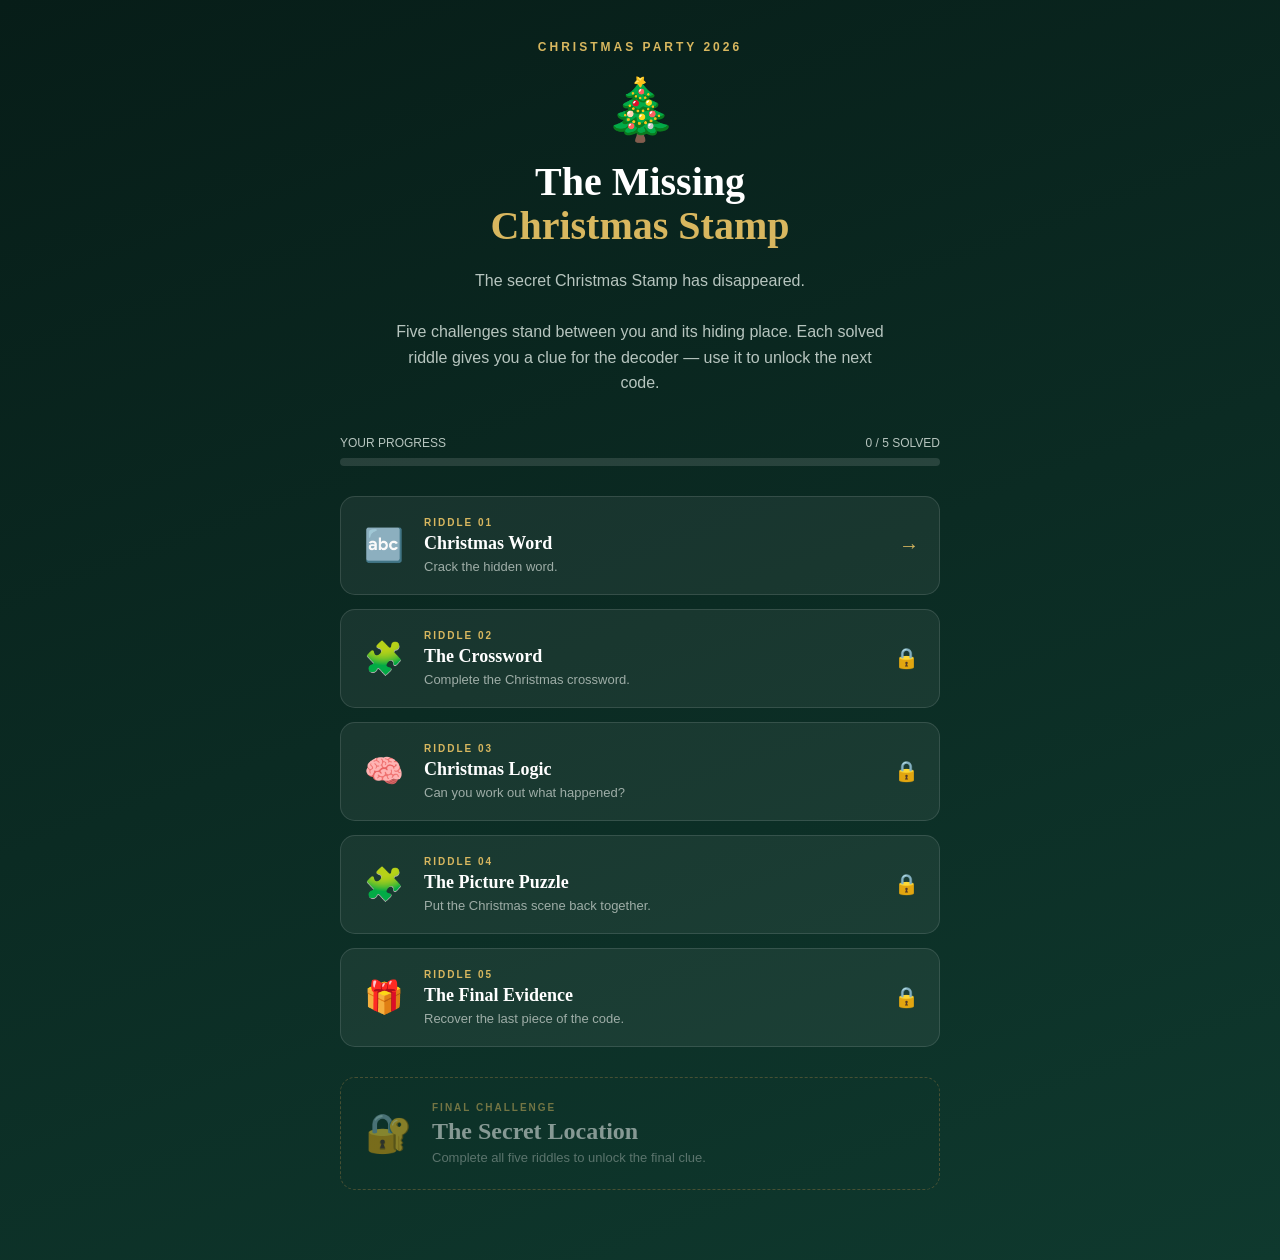
==== commit 260d84be: "Add riddle 4 Christmas picture puzzle so players can rebuild the scene. EOF  Co-authored-by: Cursor " ====
--- a/index.html
+++ b/index.html
@@ -192,7 +192,7 @@
             onclick="location.href='riddles/riddle4.html'">
 
             <div class="riddle-icon">
-                👀
+                🧩
             </div>
 
             <div class="riddle-info">
@@ -202,11 +202,11 @@
                 </div>
 
                 <h2>
-                    The Hidden Message
-                </h2>
-
-                <p>
-                    Not everything is as it seems.
+                    The Picture Puzzle
+                </h2>
+
+                <p>
+                    Put the Christmas scene back together.
                 </p>
 
             </div>
--- a/style.css
+++ b/style.css
@@ -1576,6 +1576,10 @@
 
     width: 100%;
 
+    height: auto;
+
+    margin: 0 auto;
+
     border-radius: 6px;
 
     touch-action: none;
@@ -1925,3 +1929,333 @@
 .riddle-content-header {
     text-align: center;
 }
+
+
+/* =================================
+   RIDDLE 4 — PICTURE PUZZLE
+================================= */
+
+.puzzle-page {
+    max-width: 640px;
+}
+
+.puzzle-header {
+    text-align: center;
+
+    margin-bottom: 18px;
+}
+
+.puzzle-title-icon {
+    font-size: 48px;
+
+    margin-bottom: 8px;
+}
+
+.puzzle-header h1 {
+    margin-bottom: 14px;
+}
+
+.puzzle-introduction {
+    color: #b7c5bf;
+
+    line-height: 1.6;
+
+    max-width: 460px;
+
+    margin: 0 auto;
+}
+
+.puzzle-message {
+    margin:
+        18px auto
+        16px;
+
+    color: #d8b75f;
+
+    text-align: center;
+
+    font-size: 14px;
+    font-weight: bold;
+
+    letter-spacing: 0.4px;
+
+    min-height: 1.4em;
+}
+
+.puzzle-board {
+    display: grid;
+
+    grid-template-columns:
+        repeat(5, 1fr);
+
+    grid-template-rows:
+        repeat(5, 1fr);
+
+    gap: 3px;
+
+    width: 100%;
+
+    max-width: 520px;
+
+    margin: 0 auto;
+
+    padding: 8px;
+
+    border-radius: 14px;
+
+    background:
+        rgba(
+            0,
+            0,
+            0,
+            0.28
+        );
+
+    border:
+        1px solid
+        rgba(
+            216,
+            183,
+            95,
+            0.35
+        );
+
+    aspect-ratio: 4 / 3;
+
+    touch-action: manipulation;
+}
+
+.puzzle-slot {
+    position: relative;
+
+    min-width: 0;
+    min-height: 0;
+
+    border-radius: 4px;
+
+    background:
+        rgba(
+            255,
+            255,
+            255,
+            0.06
+        );
+
+    overflow: hidden;
+}
+
+.puzzle-slot.empty {
+    outline:
+        1px dashed
+        rgba(
+            255,
+            255,
+            255,
+            0.18
+        );
+
+    outline-offset: -3px;
+}
+
+.puzzle-slot.correct {
+    box-shadow:
+        inset 0 0 0 2px
+        rgba(
+            209,
+            173,
+            85,
+            0.55
+        );
+}
+
+.puzzle-piece {
+    display: block;
+
+    width: 100%;
+    height: 100%;
+
+    padding: 0;
+
+    border: 0;
+
+    border-radius: 4px;
+
+    cursor: grab;
+
+    background-repeat: no-repeat;
+
+    background-color: #12352c;
+
+    -webkit-user-drag: element;
+
+    user-select: none;
+
+    touch-action: manipulation;
+}
+
+.puzzle-piece:active {
+    cursor: grabbing;
+}
+
+.puzzle-piece.selected {
+    outline:
+        3px solid #d8b75f;
+
+    outline-offset: -3px;
+
+    z-index: 2;
+}
+
+.puzzle-piece.dragging {
+    opacity: 0.55;
+}
+
+.puzzle-tray {
+    display: grid;
+
+    grid-template-columns:
+        repeat(5, minmax(0, 1fr));
+
+    gap: 8px;
+
+    width: 100%;
+
+    max-width: 520px;
+
+    margin:
+        18px auto
+        0;
+
+    padding: 10px;
+
+    min-height: 72px;
+
+    border-radius: 14px;
+
+    background:
+        rgba(
+            255,
+            255,
+            255,
+            0.04
+        );
+
+    border:
+        1px solid
+        rgba(
+            255,
+            255,
+            255,
+            0.12
+        );
+}
+
+.puzzle-tray .puzzle-piece {
+    aspect-ratio: 4 / 3;
+
+    box-shadow:
+        0 4px 10px
+        rgba(
+            0,
+            0,
+            0,
+            0.28
+        );
+}
+
+.puzzle-tray.is-empty {
+    display: none;
+}
+
+.puzzle-help {
+    margin-top: 14px;
+
+    color: #83958e;
+
+    text-align: center;
+
+    font-size: 12px;
+
+    line-height: 1.5;
+}
+
+.puzzle-result {
+    max-width: 480px;
+
+    margin:
+        28px auto
+        0;
+
+    padding: 28px 20px;
+
+    border:
+        1px solid
+        rgba(
+            216,
+            183,
+            95,
+            0.65
+        );
+
+    border-radius: 16px;
+
+    background:
+        rgba(
+            216,
+            183,
+            95,
+            0.08
+        );
+
+    text-align: center;
+}
+
+.puzzle-result[hidden] {
+    display: none;
+}
+
+.puzzle-result-icon {
+    font-size: 45px;
+}
+
+.puzzle-result h2 {
+    margin:
+        12px 0
+        8px;
+
+    font-family: Georgia, serif;
+}
+
+.puzzle-result p {
+    color: #c1cbc7;
+
+    line-height: 1.5;
+}
+
+@media (max-width: 550px) {
+
+    .puzzle-page {
+        width: 96%;
+    }
+
+    .puzzle-header h1 {
+        font-size: 32px;
+    }
+
+    .puzzle-introduction {
+        font-size: 14px;
+    }
+
+    .puzzle-board {
+        gap: 2px;
+
+        padding: 5px;
+    }
+
+    .puzzle-tray {
+        gap: 6px;
+
+        padding: 8px;
+    }
+
+}
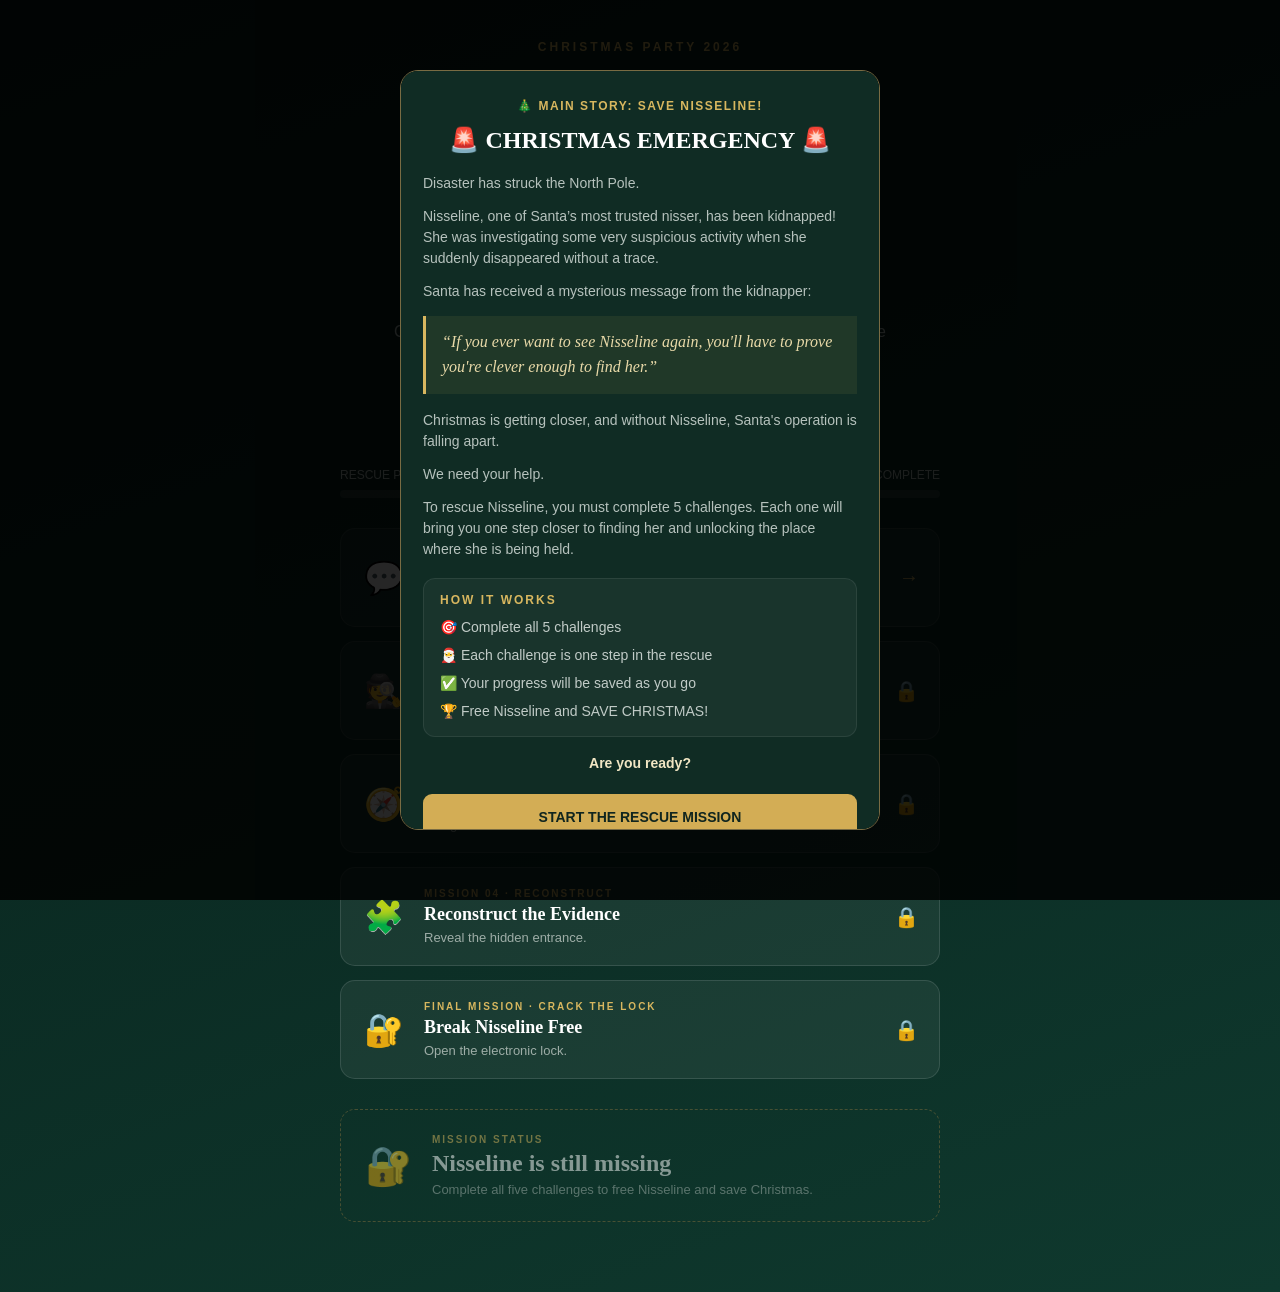
==== commit 6374add6: "Rewrite the adventure around Save Nisseline so the hub and five challenges tell one rescue story. Co" ====
--- a/index.html
+++ b/index.html
@@ -5,8 +5,8 @@
     <meta charset="UTF-8">
     <meta name="viewport" content="width=device-width, initial-scale=1.0">
 
-    <title>The Missing Christmas Stamp</title>
-    
+    <title>Save Nisseline</title>
+
     <link rel="stylesheet" href="style.css">
 </head>
 
@@ -30,25 +30,30 @@
         </div>
 
         <h1>
-            The Missing
+            Save
             <br>
-            <span>Christmas Stamp</span>
+            <span>Nisseline</span>
         </h1>
 
         <p class="intro">
 
-            The secret Christmas Stamp has disappeared.
+            One of Santa’s most trusted nisser has been kidnapped.
 
             <br><br>
 
-            Five challenges stand between you
-            and its hiding place.
-
-            Each solved riddle gives you a clue for
-            the decoder — use it to unlock the next code.
+            Complete five challenges to find her hideout,
+            crack the lock, and save Christmas.
 
         </p>
 
+        <button
+            class="story-briefing-button"
+            id="openStoryBriefing"
+            type="button"
+        >
+            Read the mission briefing
+        </button>
+
     </section>
 
 
@@ -60,11 +65,11 @@
         <div class="progress-top">
 
             <span>
-                YOUR PROGRESS
+                RESCUE PROGRESS
             </span>
 
             <span id="progressText">
-                0 / 5 SOLVED
+                0 / 5 COMPLETE
             </span>
 
         </div>
@@ -82,7 +87,7 @@
 
 
 
-    <!-- RIDDLES -->
+    <!-- CHALLENGES -->
 
     <section class="riddles">
 
@@ -93,21 +98,21 @@
             onclick="location.href='riddles/riddle1.html'">
 
             <div class="riddle-icon">
-                🔤
+                💬
             </div>
 
             <div class="riddle-info">
 
                 <div class="riddle-number">
-                    RIDDLE 01
+                    MISSION 01 · NEGOTIATE
                 </div>
 
                 <h2>
-                    Christmas Word
+                    Establish Contact
                 </h2>
 
                 <p>
-                    Crack the hidden word.
+                    Speak the kidnapper’s language.
                 </p>
 
             </div>
@@ -126,21 +131,21 @@
             onclick="location.href='riddles/riddle2.html'">
 
             <div class="riddle-icon">
-                🧩
+                🕵️
             </div>
 
             <div class="riddle-info">
 
                 <div class="riddle-number">
-                    RIDDLE 02
+                    MISSION 02 · GATHER INTELLIGENCE
                 </div>
 
                 <h2>
-                    The Crossword
+                    Decode the Clues
                 </h2>
 
                 <p>
-                    Complete the Christmas crossword.
+                    Uncover where Nisseline is held.
                 </p>
 
             </div>
@@ -159,21 +164,21 @@
             onclick="location.href='riddles/riddle3.html'">
 
             <div class="riddle-icon">
-                🧠
+                🧭
             </div>
 
             <div class="riddle-info">
 
                 <div class="riddle-number">
-                    RIDDLE 03
+                    MISSION 03 · FIND NISSELINE
                 </div>
 
                 <h2>
-                    Christmas Logic
+                    Find the Hideout
                 </h2>
 
                 <p>
-                    Can you work out what happened?
+                    Navigate the snowstorm maze.
                 </p>
 
             </div>
@@ -198,15 +203,15 @@
             <div class="riddle-info">
 
                 <div class="riddle-number">
-                    RIDDLE 04
+                    MISSION 04 · RECONSTRUCT
                 </div>
 
                 <h2>
-                    The Picture Puzzle
+                    Reconstruct the Evidence
                 </h2>
 
                 <p>
-                    Put the Christmas scene back together.
+                    Reveal the hidden entrance.
                 </p>
 
             </div>
@@ -225,21 +230,21 @@
             onclick="location.href='riddles/riddle5.html'">
 
             <div class="riddle-icon">
-                🎁
+                🔐
             </div>
 
             <div class="riddle-info">
 
                 <div class="riddle-number">
-                    RIDDLE 05
+                    FINAL MISSION · CRACK THE LOCK
                 </div>
 
                 <h2>
-                    The Final Evidence
+                    Break Nisseline Free
                 </h2>
 
                 <p>
-                    Recover the last piece of the code.
+                    Open the electronic lock.
                 </p>
 
             </div>
@@ -255,7 +260,7 @@
 
 
 
-    <!-- FINAL VAULT -->
+    <!-- MISSION STATUS -->
 
     <section
         class="vault"
@@ -272,17 +277,17 @@
         <div>
 
             <div class="riddle-number">
-                FINAL CHALLENGE
-            </div>
-
-            <h2>
-                The Secret Location
+                MISSION STATUS
+            </div>
+
+            <h2 id="vaultHeading">
+                Nisseline is still missing
             </h2>
 
             <p id="vaultText">
 
-                Complete all five riddles
-                to unlock the final clue.
+                Complete all five challenges
+                to free Nisseline and save Christmas.
 
             </p>
 
@@ -293,56 +298,94 @@
 
 </div>
 
-<!-- WORDLE RIDDLE -->
+
+<!-- OPENING STORY POP-UP -->
 
 <div
-    class="modal"
-    id="wordleModal">
-
-    <div class="modal-content">
-
-        <div class="riddle-number">
-            RIDDLE 01
-        </div>
-
-        <h2>
-            🔤 Christmas Word
+    class="modal story-modal"
+    id="storyIntroModal"
+    role="dialog"
+    aria-modal="true"
+    aria-labelledby="storyIntroTitle"
+>
+
+    <div class="modal-content story-modal-content">
+
+        <div class="story-modal-kicker">
+            🎄 Main story: Save Nisseline!
+        </div>
+
+        <h2 id="storyIntroTitle">
+            🚨 CHRISTMAS EMERGENCY 🚨
         </h2>
 
-        <p>
-            Guess the hidden five-letter word.
-            You have six attempts.
-        </p>
-
-
-        <div class="wordle-container">
-
-            <div
-                class="wordle-grid"
-                id="wordleGrid">
-            </div>
-
-
-            <div
-                class="wordle-message"
-                id="wordleMessage">
-            </div>
-
-
-            <div
-                class="keyboard"
-                id="keyboard">
-            </div>
-
-        </div>
-
+        <div class="story-modal-body">
+
+            <p>
+                Disaster has struck the North Pole.
+            </p>
+
+            <p>
+                Nisseline, one of Santa’s most trusted nisser,
+                has been kidnapped! She was investigating some
+                very suspicious activity when she suddenly
+                disappeared without a trace.
+            </p>
+
+            <p>
+                Santa has received a mysterious message from
+                the kidnapper:
+            </p>
+
+            <blockquote class="story-quote">
+                “If you ever want to see Nisseline again,
+                you'll have to prove you're clever enough
+                to find her.”
+            </blockquote>
+
+            <p>
+                Christmas is getting closer, and without
+                Nisseline, Santa's operation is falling apart.
+            </p>
+
+            <p>
+                We need your help.
+            </p>
+
+            <p>
+                To rescue Nisseline, you must complete
+                5 challenges. Each one will bring you one
+                step closer to finding her and unlocking
+                the place where she is being held.
+            </p>
+
+            <div class="story-how-it-works">
+
+                <div class="story-how-title">
+                    How it works
+                </div>
+
+                <ul>
+                    <li>🎯 Complete all 5 challenges</li>
+                    <li>🎅 Each challenge is one step in the rescue</li>
+                    <li>✅ Your progress will be saved as you go</li>
+                    <li>🏆 Free Nisseline and SAVE CHRISTMAS!</li>
+                </ul>
+
+            </div>
+
+            <p class="story-ready">
+                Are you ready?
+            </p>
+
+        </div>
 
         <button
-            class="back-button"
-            onclick="closeWordle()">
-
-            ← BACK
-
+            class="solve-button story-start-button"
+            id="startRescueMission"
+            type="button"
+        >
+            START THE RESCUE MISSION
         </button>
 
     </div>
--- a/style.css
+++ b/style.css
@@ -406,6 +406,195 @@
 
 
         /* -----------------------------
+           STORY INTRO MODAL
+        ----------------------------- */
+
+        .story-briefing-button {
+            width: auto;
+
+            margin-top: 22px;
+
+            padding: 10px 18px;
+
+            background: transparent;
+
+            border:
+                1px solid
+                rgba(
+                    216,
+                    183,
+                    95,
+                    0.45
+                );
+
+            border-radius: 9px;
+
+            color: #d8b75f;
+
+            font-size: 12px;
+
+            letter-spacing: 0.5px;
+        }
+
+        .story-modal {
+            overflow-y: auto;
+
+            padding: 24px 16px;
+        }
+
+        .story-modal-content {
+            max-width: 480px;
+
+            max-height: min(90vh, 760px);
+
+            overflow-y: auto;
+
+            padding: 28px 22px 24px;
+
+            text-align: left;
+        }
+
+        .story-modal-kicker {
+            color: #d8b75f;
+
+            font-size: 12px;
+            font-weight: bold;
+
+            letter-spacing: 1.5px;
+
+            text-transform: uppercase;
+
+            margin-bottom: 12px;
+
+            text-align: center;
+        }
+
+        .story-modal-content h2 {
+            margin:
+                0 0
+                18px;
+
+            font-size: 24px;
+
+            text-align: center;
+
+            line-height: 1.25;
+        }
+
+        .story-modal-body p {
+            margin:
+                0 0
+                12px;
+
+            font-size: 14px;
+        }
+
+        .story-quote {
+            margin:
+                14px 0
+                16px;
+
+            padding:
+                14px 16px;
+
+            border-left:
+                3px solid
+                #d8b75f;
+
+            background:
+                rgba(
+                    216,
+                    183,
+                    95,
+                    0.08
+                );
+
+            color: #e8d9a8;
+
+            font-family: Georgia, serif;
+
+            font-style: italic;
+
+            line-height: 1.55;
+        }
+
+        .story-how-it-works {
+            margin:
+                18px 0
+                16px;
+
+            padding: 14px 16px;
+
+            border-radius: 12px;
+
+            background:
+                rgba(
+                    255,
+                    255,
+                    255,
+                    0.04
+                );
+
+            border:
+                1px solid
+                rgba(
+                    255,
+                    255,
+                    255,
+                    0.08
+                );
+        }
+
+        .story-how-title {
+            color: #d8b75f;
+
+            font-size: 12px;
+            font-weight: bold;
+
+            letter-spacing: 2px;
+
+            text-transform: uppercase;
+
+            margin-bottom: 10px;
+        }
+
+        .story-how-it-works ul {
+            margin: 0;
+            padding-left: 0;
+
+            list-style: none;
+        }
+
+        .story-how-it-works li {
+            color: #c1cbc7;
+
+            font-size: 14px;
+
+            line-height: 1.45;
+
+            margin-bottom: 8px;
+        }
+
+        .story-how-it-works li:last-child {
+            margin-bottom: 0;
+        }
+
+        .story-ready {
+            text-align: center;
+
+            font-weight: bold;
+
+            color: #f1e6c4 !important;
+
+            margin-top: 8px !important;
+        }
+
+        .story-start-button {
+            margin-top: 8px;
+        }
+
+
+        /* -----------------------------
            BUTTONS
         ----------------------------- */
 
@@ -1982,17 +2171,11 @@
     min-height: 1.4em;
 }
 
-.puzzle-board {
-    display: grid;
-
-    grid-template-columns:
-        repeat(5, 1fr);
-
-    grid-template-rows:
-        repeat(5, 1fr);
-
-    gap: 3px;
-
+/*
+Frame holds padding/border so the grid itself can
+match the photo aspect (1024×723) with no inset.
+*/
+.puzzle-board-frame {
     width: 100%;
 
     max-width: 520px;
@@ -2019,8 +2202,32 @@
             95,
             0.35
         );
-
-    aspect-ratio: 4 / 3;
+}
+
+.puzzle-board {
+    display: grid;
+
+    grid-template-columns:
+        repeat(5, 1fr);
+
+    grid-template-rows:
+        repeat(5, 1fr);
+
+    /* No gutters — assembled pieces must abut so image
+       slices meet without missing strips between cells. */
+    gap: 0;
+
+    width: 100%;
+
+    padding: 0;
+
+    margin: 0;
+
+    /* Match christmas-puzzle.jpg (1024×723) so each
+       cell is the same rectangle as its image slice. */
+    aspect-ratio: 1024 / 723;
+
+    overflow: hidden;
 
     touch-action: manipulation;
 }
@@ -2031,7 +2238,9 @@
     min-width: 0;
     min-height: 0;
 
-    border-radius: 4px;
+    /* Square seams on the board so rounded corners
+       don't nibble image pixels at tile junctions. */
+    border-radius: 0;
 
     background:
         rgba(
@@ -2057,15 +2266,34 @@
     outline-offset: -3px;
 }
 
-.puzzle-slot.correct {
+/* Correct feedback overlays a corner pip only —
+   never an inset frame that covers edge pixels. */
+.puzzle-slot.correct::after {
+    content: "";
+
+    position: absolute;
+
+    top: 4px;
+    right: 4px;
+
+    width: 7px;
+    height: 7px;
+
+    border-radius: 50%;
+
+    background: #d8b75f;
+
     box-shadow:
-        inset 0 0 0 2px
-        rgba(
-            209,
-            173,
-            85,
-            0.55
-        );
+        0 0 0 1px
+        rgba(0, 0, 0, 0.35);
+
+    pointer-events: none;
+
+    z-index: 1;
+}
+
+.puzzle-board.is-solved .puzzle-slot.correct::after {
+    display: none;
 }
 
 .puzzle-piece {
@@ -2076,13 +2304,22 @@
 
     padding: 0;
 
+    margin: 0;
+
     border: 0;
-
-    border-radius: 4px;
+    outline: none;
+
+    border-radius: 0;
+
+    box-shadow: none;
 
     cursor: grab;
 
     background-repeat: no-repeat;
+
+    /* Explicit size both axes — a single 500% leaves
+       height:auto and can letterbox inside non-matching cells. */
+    background-size: 500% 500%;
 
     background-color: #12352c;
 
@@ -2095,6 +2332,16 @@
 
 .puzzle-piece:active {
     cursor: grabbing;
+}
+
+.puzzle-piece.is-locked {
+    cursor: default;
+
+    -webkit-user-drag: none;
+}
+
+.puzzle-piece.is-locked:active {
+    cursor: default;
 }
 
 .puzzle-piece.selected {
@@ -2151,7 +2398,9 @@
 }
 
 .puzzle-tray .puzzle-piece {
-    aspect-ratio: 4 / 3;
+    aspect-ratio: 1024 / 723;
+
+    border-radius: 4px;
 
     box-shadow:
         0 4px 10px
@@ -2246,9 +2495,7 @@
         font-size: 14px;
     }
 
-    .puzzle-board {
-        gap: 2px;
-
+    .puzzle-board-frame {
         padding: 5px;
     }
 
@@ -2259,3 +2506,333 @@
     }
 
 }
+
+
+/* =================================
+   RIDDLE 5: CODE LOCK + FINALE
+================================= */
+
+.lock-page {
+    padding-top: 25px;
+}
+
+.lock-header {
+    text-align: center;
+
+    margin-bottom: 28px;
+}
+
+.lock-title-icon {
+    font-size: 48px;
+
+    margin-bottom: 10px;
+}
+
+.lock-introduction {
+    color: #b7c5bf;
+
+    line-height: 1.6;
+
+    max-width: 480px;
+
+    margin: 0 auto;
+}
+
+.lock-panel {
+    margin: 0 auto 24px;
+
+    max-width: 430px;
+
+    padding: 24px 20px;
+
+    border-radius: 16px;
+
+    border:
+        1px solid
+        rgba(
+            216,
+            183,
+            95,
+            0.35
+        );
+
+    background:
+        rgba(
+            0,
+            0,
+            0,
+            0.18
+        );
+}
+
+.lock-panel-title {
+    color: #d8b75f;
+
+    font-size: 12px;
+    font-weight: bold;
+
+    letter-spacing: 2px;
+
+    text-transform: uppercase;
+
+    margin-bottom: 14px;
+
+    text-align: center;
+}
+
+.lock-clues {
+    margin: 0 0 20px;
+    padding-left: 18px;
+
+    color: #c1cbc7;
+
+    line-height: 1.55;
+
+    font-size: 14px;
+}
+
+.lock-clues li {
+    margin-bottom: 10px;
+}
+
+.lock-clues li:last-child {
+    margin-bottom: 0;
+}
+
+.lock-form {
+    display: grid;
+    gap: 12px;
+}
+
+.lock-label {
+    font-size: 12px;
+
+    letter-spacing: 1px;
+
+    text-transform: uppercase;
+
+    color: #a7b4af;
+}
+
+.lock-input {
+    width: 100%;
+
+    padding: 14px 16px;
+
+    border-radius: 9px;
+
+    border:
+        1px solid
+        rgba(
+            255,
+            255,
+            255,
+            0.18
+        );
+
+    background:
+        rgba(
+            255,
+            255,
+            255,
+            0.06
+        );
+
+    color: white;
+
+    font-size: 22px;
+
+    letter-spacing: 8px;
+
+    text-align: center;
+}
+
+.lock-input:focus {
+    outline: none;
+
+    border-color: #d8b75f;
+}
+
+.lock-error {
+    margin: 0;
+
+    color: #f0a0a0;
+
+    font-size: 13px;
+
+    text-align: center;
+}
+
+.lock-error[hidden] {
+    display: none;
+}
+
+.lock-result {
+    margin:
+        28px auto
+        0;
+
+    padding: 36px 22px 28px;
+
+    max-width: 480px;
+
+    border:
+        1px solid
+        rgba(
+            216,
+            183,
+            95,
+            0.75
+        );
+
+    border-radius: 18px;
+
+    background:
+        linear-gradient(
+            165deg,
+            rgba(
+                216,
+                183,
+                95,
+                0.16
+            ),
+            rgba(
+                63,
+                153,
+                85,
+                0.12
+            )
+        );
+
+    text-align: center;
+
+    animation:
+        finaleReveal 0.7s ease;
+}
+
+.lock-result[hidden] {
+    display: none;
+}
+
+.lock-result-icon {
+    font-size: 52px;
+
+    line-height: 1.2;
+
+    animation:
+        finaleBounce 1.4s ease infinite;
+}
+
+.lock-result h2 {
+    margin:
+        14px 0
+        16px;
+
+    font-family: Georgia, serif;
+
+    font-size: 28px;
+
+    color: #f1e6c4;
+
+    line-height: 1.2;
+}
+
+.lock-result-body {
+    color: #d5ddd9;
+
+    line-height: 1.6;
+
+    font-size: 15px;
+
+    text-align: left;
+}
+
+.lock-result-body p {
+    margin:
+        0 0
+        12px;
+}
+
+.lock-click {
+    text-align: center !important;
+
+    font-family: Georgia, serif;
+
+    font-size: 18px !important;
+
+    letter-spacing: 4px;
+
+    color: #d8b75f !important;
+}
+
+.lock-saved-list {
+    margin: 12px 0 16px;
+    padding-left: 0;
+
+    list-style: none;
+
+    text-align: center;
+
+    color: #e8d9a8;
+}
+
+.lock-saved-list li {
+    margin-bottom: 6px;
+}
+
+.lock-mission-done {
+    margin-top: 18px !important;
+
+    text-align: center !important;
+
+    font-family: Georgia, serif;
+
+    font-size: 20px !important;
+
+    letter-spacing: 2px;
+
+    color: #f1e6c4 !important;
+}
+
+.lock-score {
+    text-align: center !important;
+
+    font-weight: bold;
+
+    color: #d8b75f !important;
+}
+
+.lock-farewell {
+    text-align: center !important;
+
+    font-style: italic;
+
+    color: #c9d4cf !important;
+}
+
+@keyframes finaleReveal {
+
+    from {
+        opacity: 0;
+        transform: translateY(12px) scale(0.98);
+    }
+
+    to {
+        opacity: 1;
+        transform: translateY(0) scale(1);
+    }
+
+}
+
+@keyframes finaleBounce {
+
+    0%,
+    100% {
+        transform: translateY(0);
+    }
+
+    50% {
+        transform: translateY(-6px);
+    }
+
+}
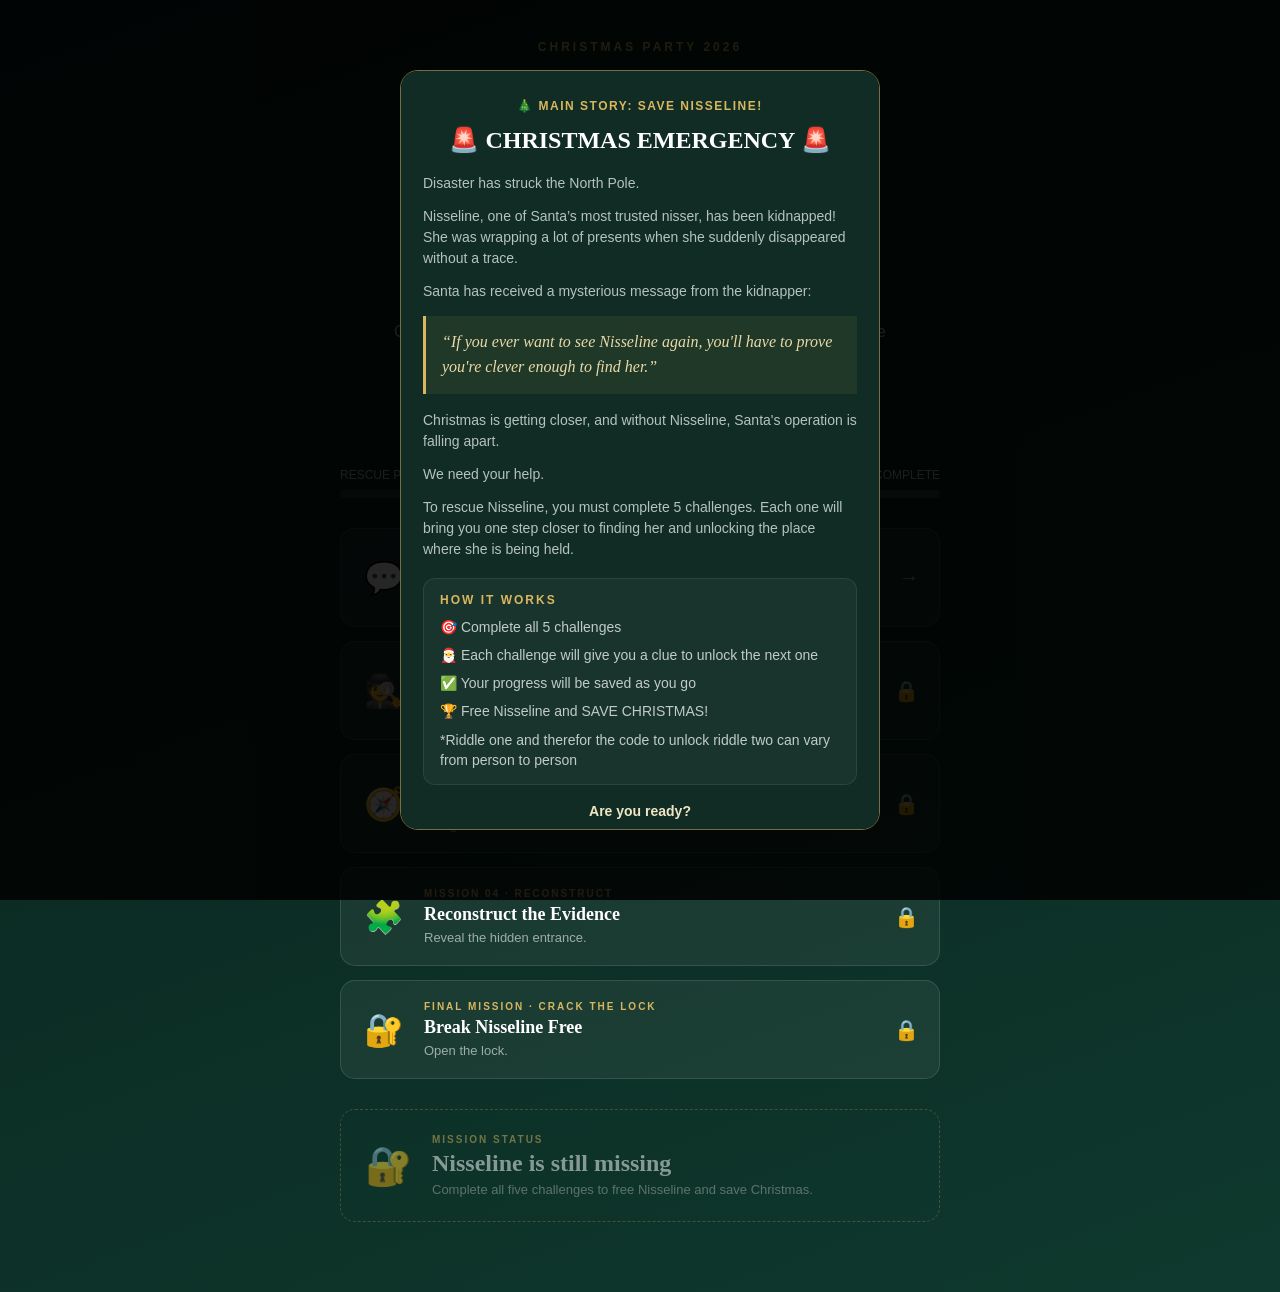
==== commit 23b462c4: "last changes" ====
--- a/index.html
+++ b/index.html
@@ -244,7 +244,7 @@
                 </h2>
 
                 <p>
-                    Open the electronic lock.
+                    Open the lock.
                 </p>
 
             </div>
@@ -327,8 +327,7 @@
 
             <p>
                 Nisseline, one of Santa’s most trusted nisser,
-                has been kidnapped! She was investigating some
-                very suspicious activity when she suddenly
+                has been kidnapped! She was wrapping a lot of presents when she suddenly
                 disappeared without a trace.
             </p>
 
@@ -367,9 +366,10 @@
 
                 <ul>
                     <li>🎯 Complete all 5 challenges</li>
-                    <li>🎅 Each challenge is one step in the rescue</li>
+                    <li>🎅 Each challenge will give you a clue to unlock the next one</li>
                     <li>✅ Your progress will be saved as you go</li>
                     <li>🏆 Free Nisseline and SAVE CHRISTMAS!</li>
+                    <li> *Riddle one and therefor the code to unlock riddle two can vary from person to person</li>
                 </ul>
 
             </div>
--- a/style.css
+++ b/style.css
@@ -1346,6 +1346,50 @@
 }
 
 
+/* CIRCLED HINT CELLS (secret word) */
+
+.crossword-cell.crossword-circle-cell {
+    background: #f4c27a;
+}
+
+.crossword-cell.crossword-circle-cell.crossword-highlight {
+    background: #efb45a;
+}
+
+.crossword-cell.crossword-circle-cell:has(input:focus) {
+    background: #e09a3a;
+}
+
+.crossword-circle-marker {
+    position: absolute;
+
+    right: 2px;
+    bottom: 1px;
+
+    display: flex;
+
+    align-items: center;
+    justify-content: center;
+
+    width: 11px;
+    height: 11px;
+
+    border: 1.5px solid #c45c12;
+
+    border-radius: 50%;
+
+    color: #c45c12;
+
+    font-size: 7px;
+    font-weight: 700;
+    line-height: 1;
+
+    z-index: 2;
+
+    pointer-events: none;
+}
+
+
 /* MESSAGE */
 
 .crossword-message {
@@ -1573,6 +1617,17 @@
     .crossword-number {
         top: 1px;
         left: 2px;
+
+        font-size: 6px;
+    }
+
+
+    .crossword-circle-marker {
+        right: 1px;
+        bottom: 0;
+
+        width: 9px;
+        height: 9px;
 
         font-size: 6px;
     }
@@ -2538,10 +2593,61 @@
     margin: 0 auto;
 }
 
+.lock-mission-figure,
+.lock-clue-figure,
+.lock-success-figure {
+    margin: 22px auto 0;
+
+    max-width: 480px;
+}
+
+.lock-mission-image {
+    display: block;
+
+    width: 100%;
+    height: auto;
+
+    border-radius: 12px;
+
+    border:
+        1px solid
+        rgba(
+            216,
+            183,
+            95,
+            0.35
+        );
+
+    background:
+        rgba(
+            0,
+            0,
+            0,
+            0.2
+        );
+}
+
+.lock-clue-images {
+    display: grid;
+    gap: 16px;
+
+    margin-bottom: 20px;
+}
+
+.lock-clue-figure {
+    margin: 0;
+}
+
+.lock-success-figure {
+    margin:
+        0 auto
+        18px;
+}
+
 .lock-panel {
     margin: 0 auto 24px;
 
-    max-width: 430px;
+    max-width: 480px;
 
     padding: 24px 20px;
 
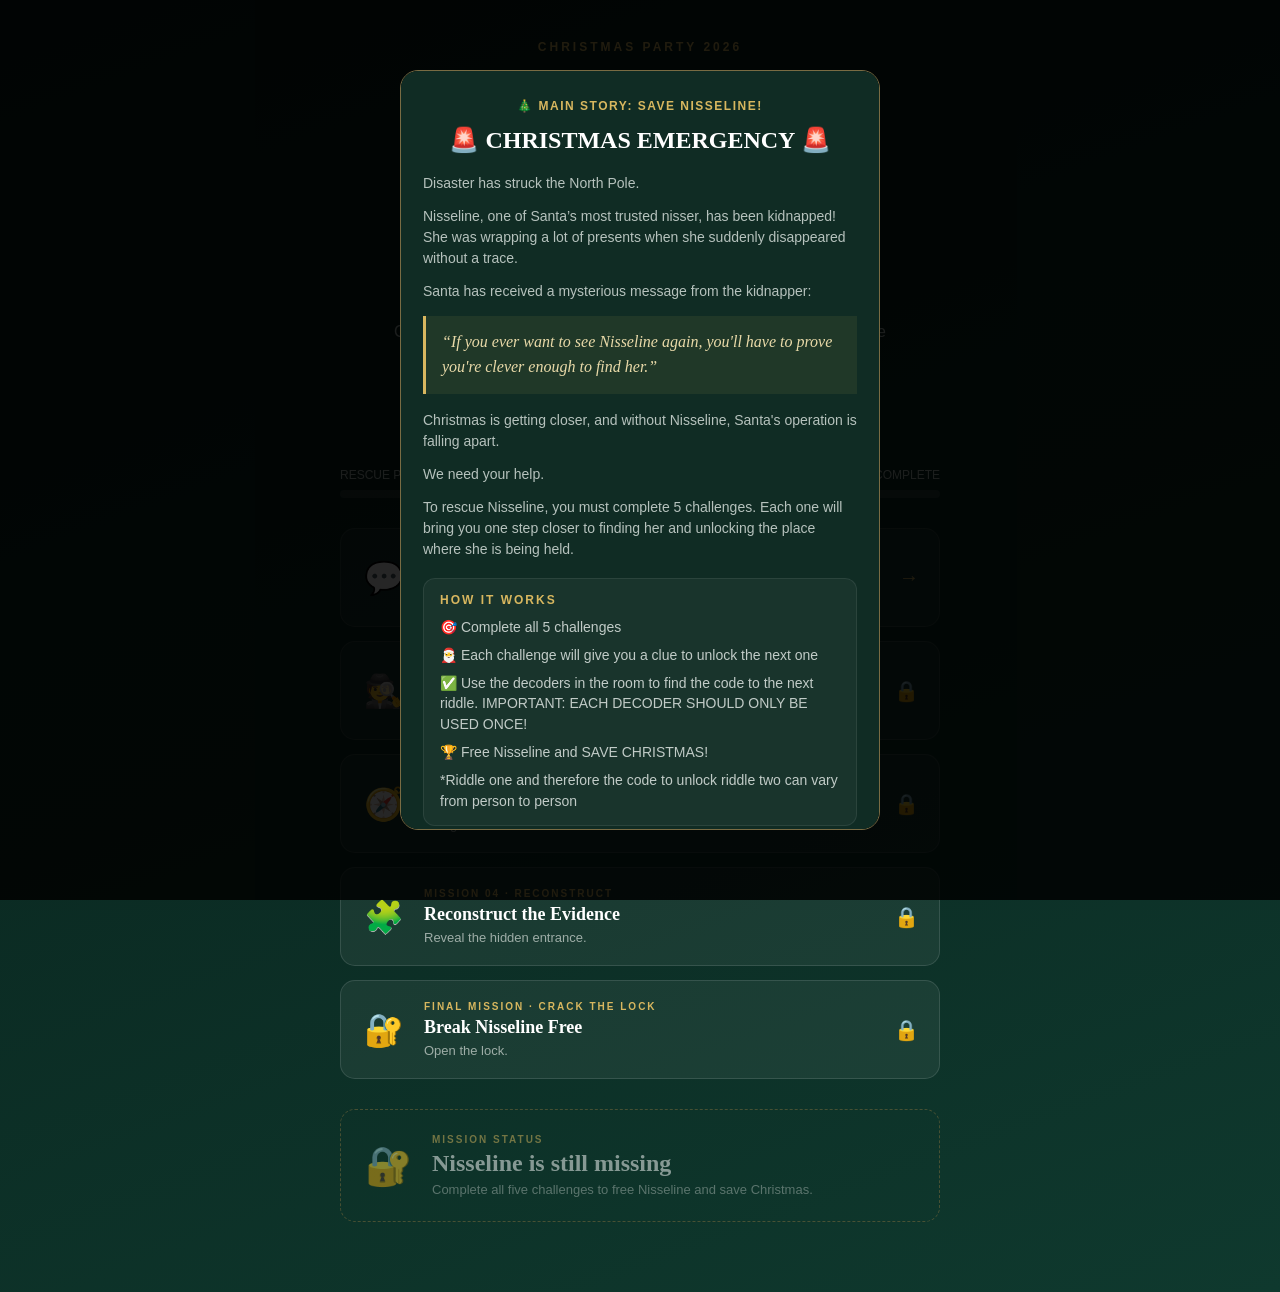
==== commit 0ea7607d: "Update index.html" ====
--- a/index.html
+++ b/index.html
@@ -367,9 +367,9 @@
                 <ul>
                     <li>🎯 Complete all 5 challenges</li>
                     <li>🎅 Each challenge will give you a clue to unlock the next one</li>
-                    <li>✅ Your progress will be saved as you go</li>
+                    <li>✅ Use the decoders in the room to find the code to the next riddle. IMPORTANT: EACH DECODER SHOULD ONLY BE USED ONCE!</li>
                     <li>🏆 Free Nisseline and SAVE CHRISTMAS!</li>
-                    <li> *Riddle one and therefor the code to unlock riddle two can vary from person to person</li>
+                    <li> *Riddle one and therefore the code to unlock riddle two can vary from person to person</li>
                 </ul>
 
             </div>
